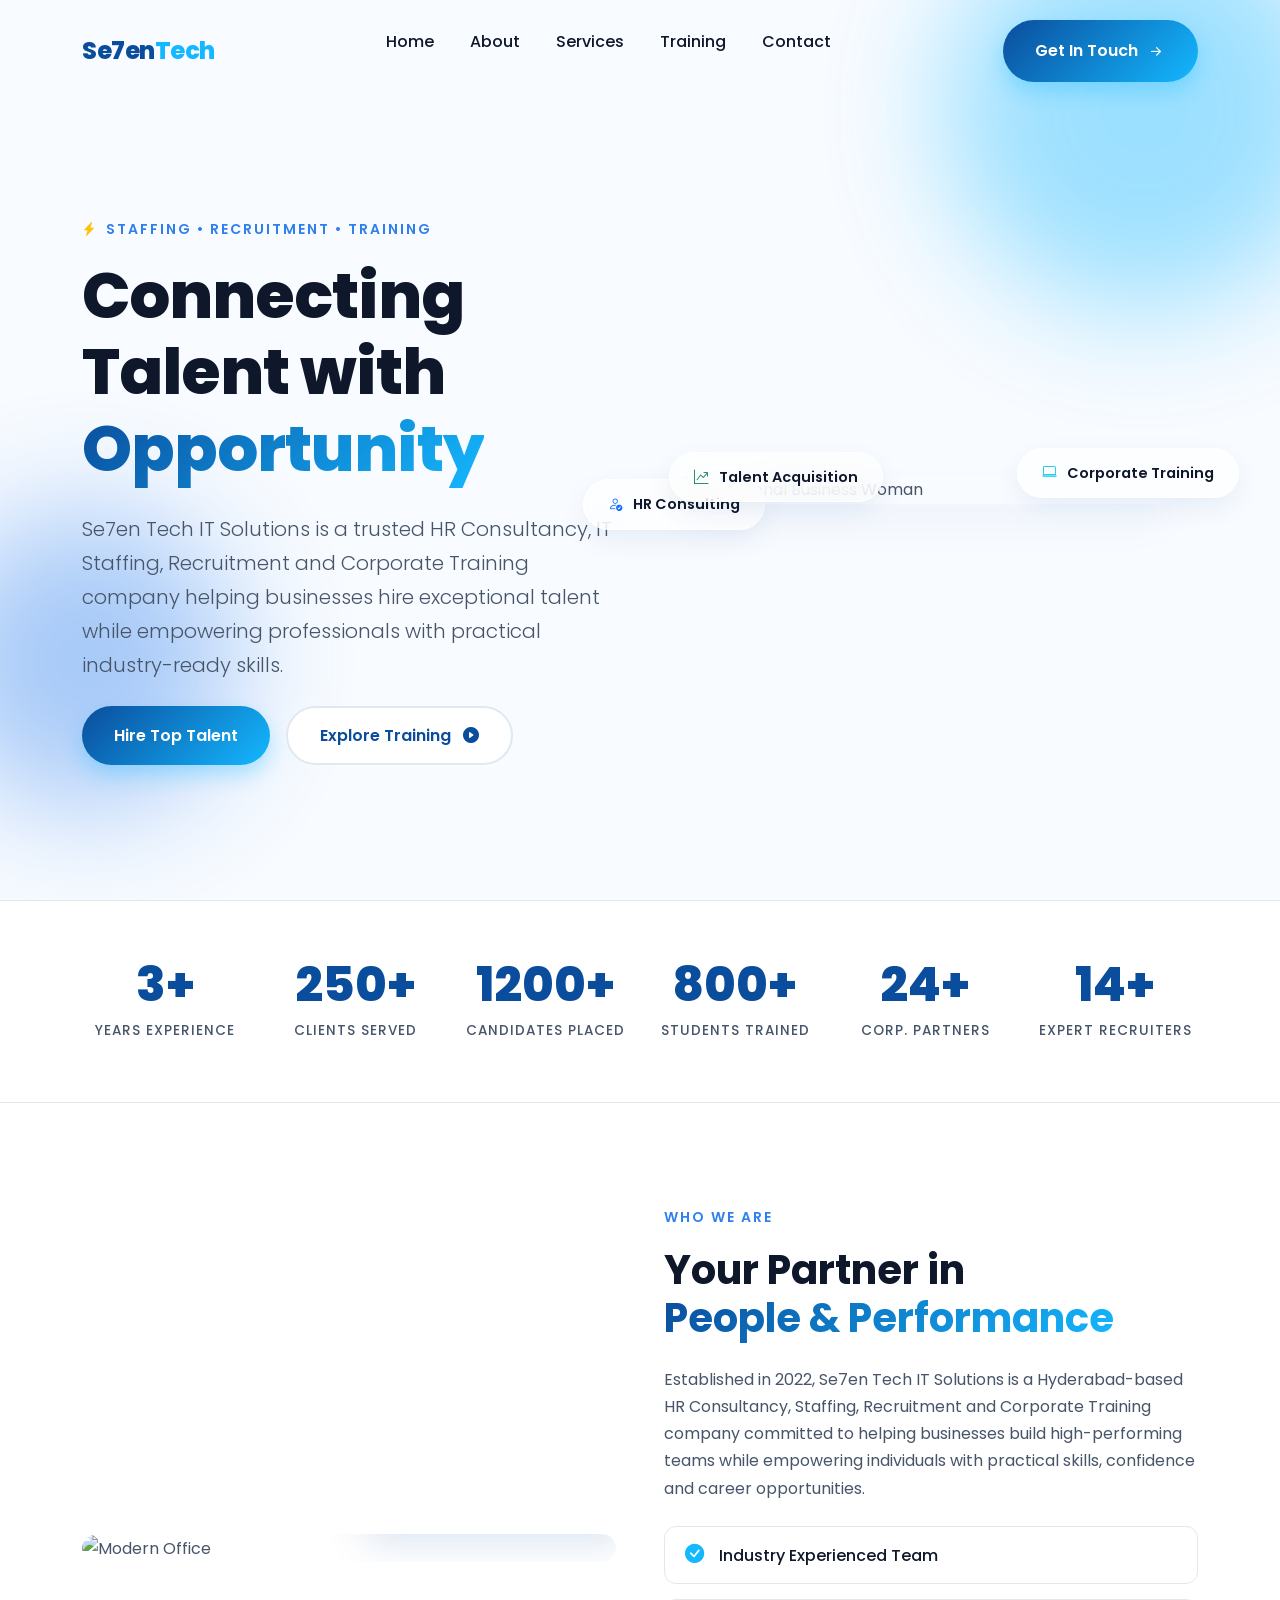
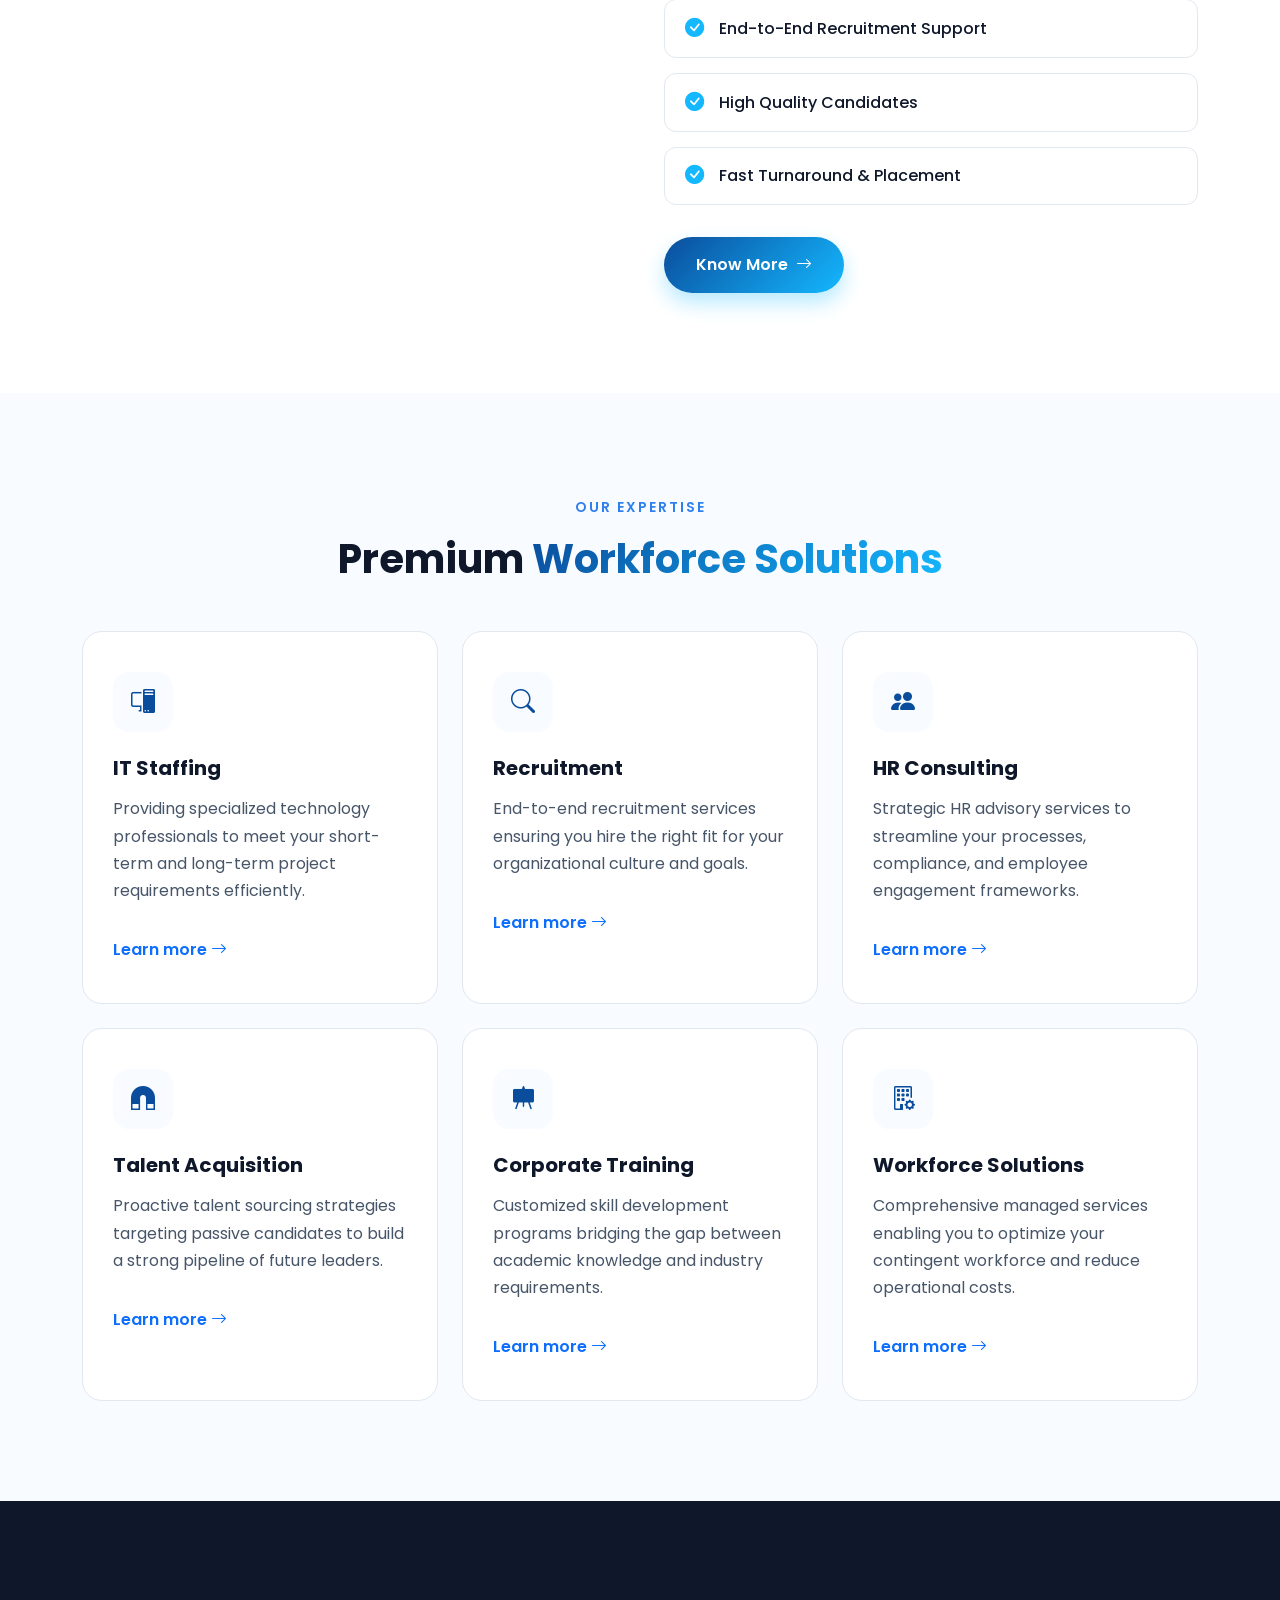
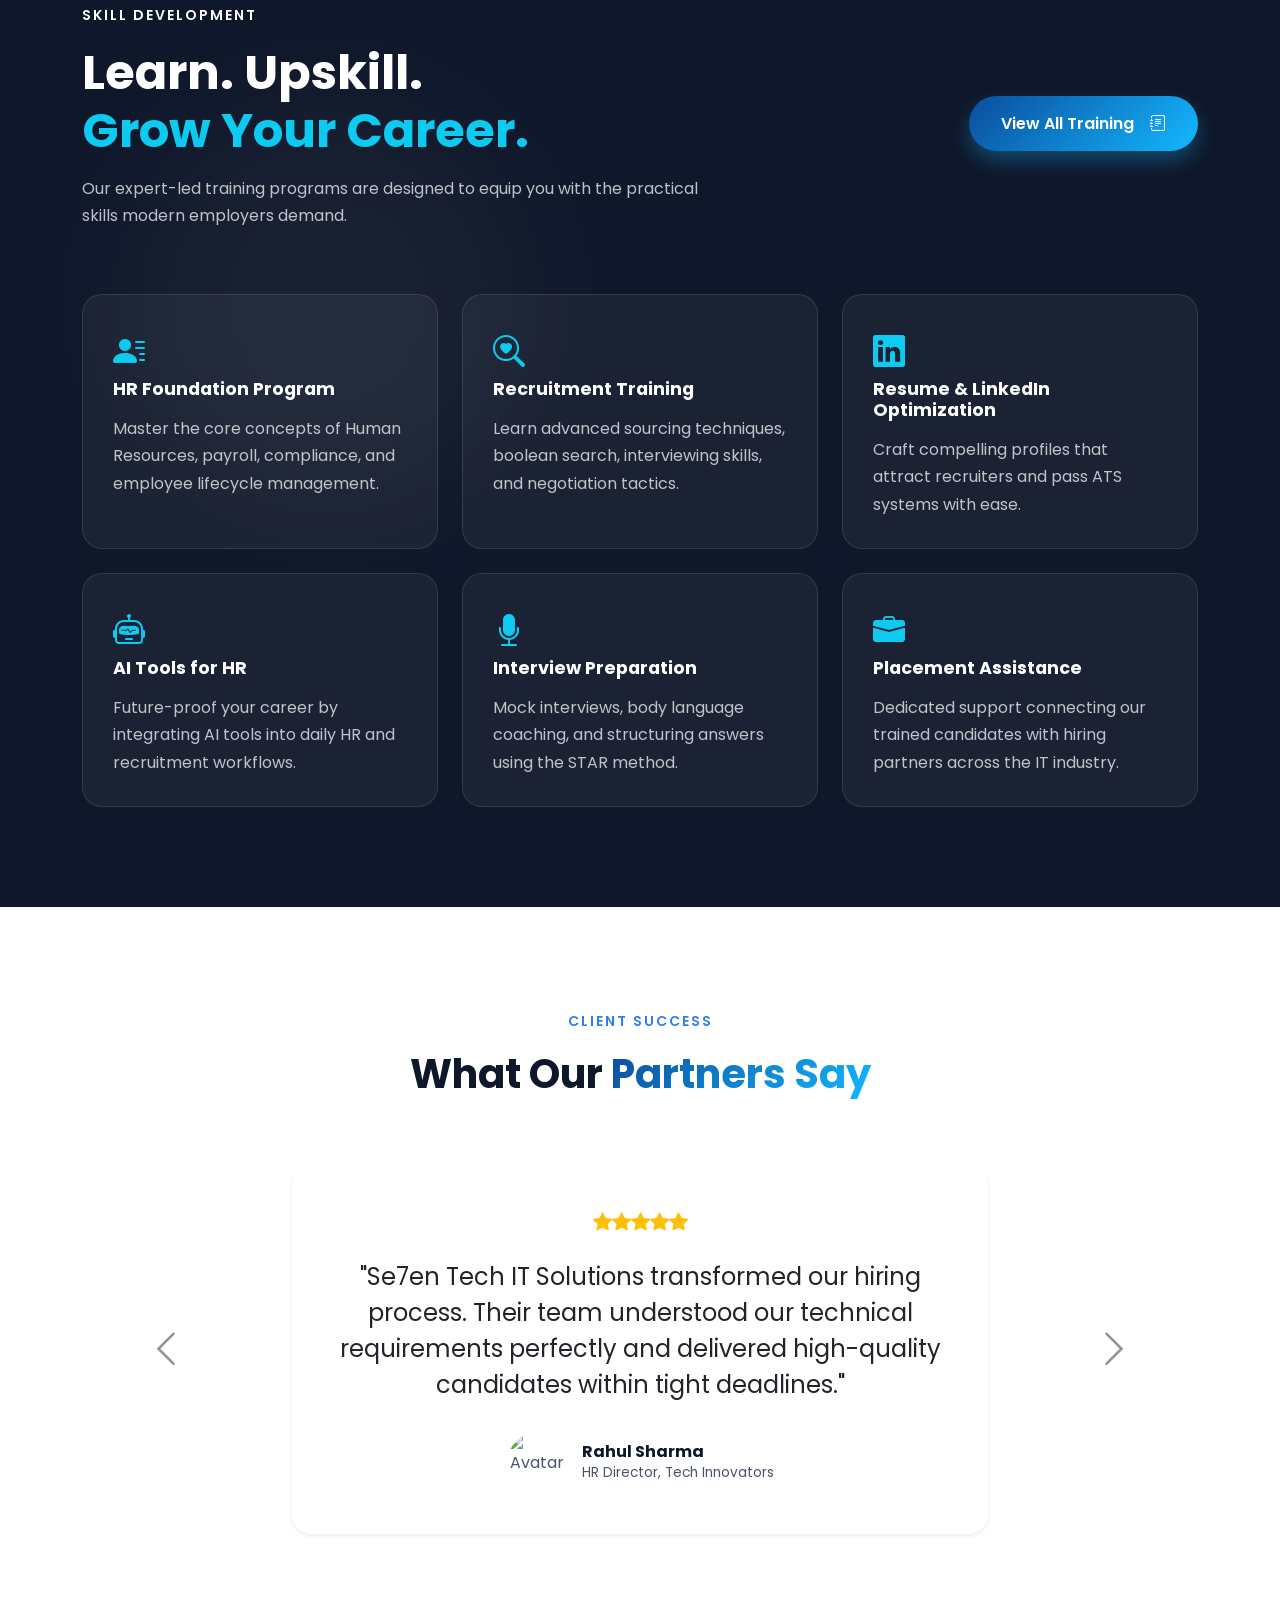
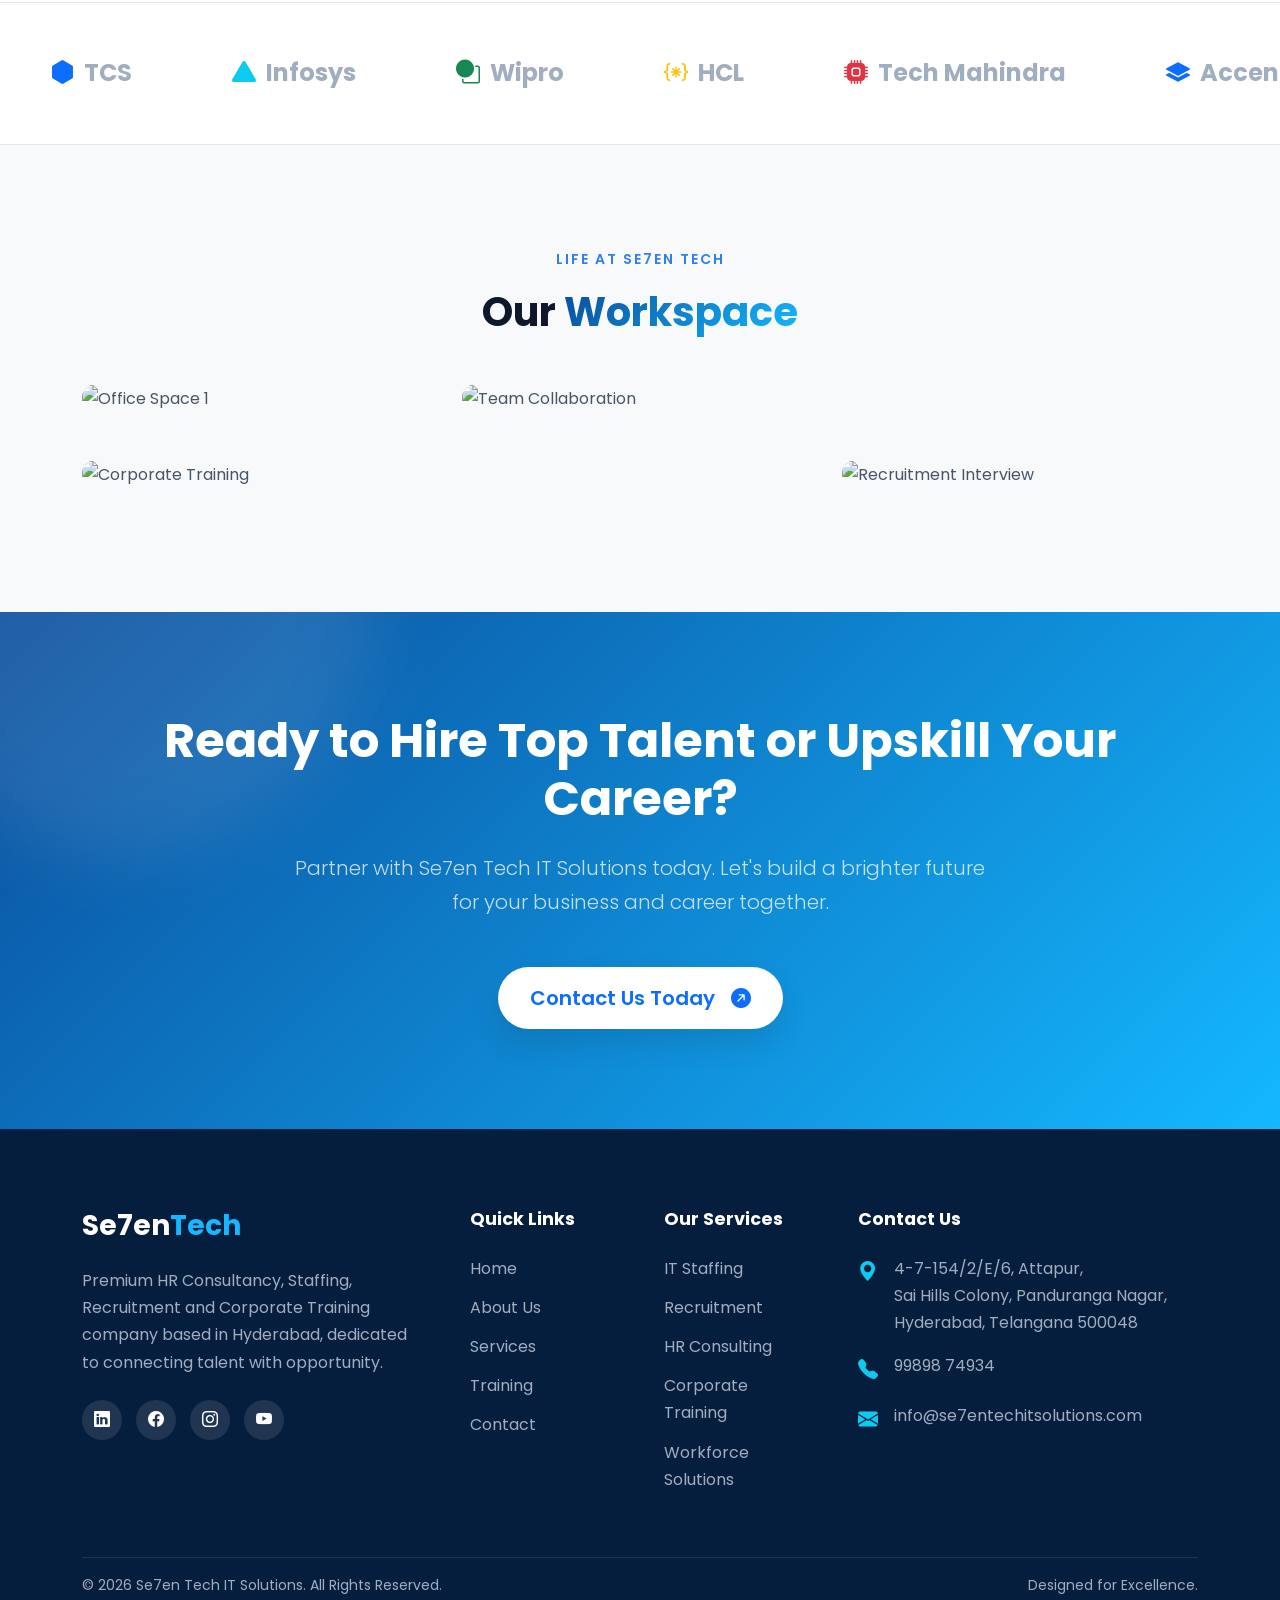
==== v1/index.html @ fb197f75 "hi" ====
<!DOCTYPE html>
<html lang="en">
<head>
    <meta charset="UTF-8">
    <meta name="viewport" content="width=device-width, initial-scale=1.0">
    <meta http-equiv="X-UA-Compatible" content="ie=edge">
    
    <!-- SEO Meta Tags -->
    <title>Se7en Tech IT Solutions | Premier HR Consultancy & IT Staffing</title>
    <meta name="description" content="Se7en Tech IT Solutions is a trusted HR Consultancy, IT Staffing, Recruitment and Corporate Training company in Hyderabad, helping businesses hire exceptional talent.">
    <meta name="keywords" content="HR Consultancy, IT Staffing, Recruitment, Talent Acquisition, Corporate Training, Workforce Solutions, Hyderabad">
    <meta name="author" content="Se7en Tech IT Solutions">
    
    <!-- Open Graph / Social Media -->
    <meta property="og:title" content="Se7en Tech IT Solutions | HR & Staffing Experts">
    <meta property="og:description" content="Empowering businesses with top talent and practical industry-ready training programs.">
    <meta property="og:type" content="website">
    <meta property="og:url" content="https://www.se7entechitsolutions.com">
    <meta property="og:image" content="https://images.unsplash.com/photo-1497366216548-37526070297c?auto=format&fit=crop&q=80&w=1200">
    
    <!-- Twitter Cards -->
    <meta name="twitter:card" content="summary_large_image">
    <meta name="twitter:title" content="Se7en Tech IT Solutions">
    <meta name="twitter:description" content="Empowering businesses with top talent and practical industry-ready training programs.">
    
    <!-- Google Fonts: Poppins -->
    <link rel="preconnect" href="https://fonts.googleapis.com">
    <link rel="preconnect" href="https://fonts.gstatic.com" crossorigin>
    <link href="https://fonts.googleapis.com/css2?family=Poppins:wght@300;400;500;600;700;800&display=swap" rel="stylesheet">
    
    <!-- Bootstrap 5.3 CSS -->
    <link href="https://cdn.jsdelivr.net/npm/bootstrap@5.3.2/dist/css/bootstrap.min.css" rel="stylesheet">
    
    <!-- Bootstrap Icons -->
    <link rel="stylesheet" href="https://cdn.jsdelivr.net/npm/bootstrap-icons@1.11.1/font/bootstrap-icons.css">

    <!-- ==========================================
         STYLESHEET (Normally style.css)
         ========================================== -->
    <style>
        /* CSS Variables */
        :root {
            --primary: #0A4D9C;
            --secondary: #2F80ED;
            --accent: #14B8FF;
            --bg-color: #F8FBFF;
            --card-bg: #FFFFFF;
            --text-dark: #0F172A;
            --text-muted: #475569;
            --border-color: #E2E8F0;
            --gradient: linear-gradient(135deg, #0A4D9C 0%, #14B8FF 100%);
            --shadow-sm: 0 4px 6px -1px rgba(10, 77, 156, 0.05);
            --shadow-md: 0 10px 30px -5px rgba(10, 77, 156, 0.1);
            --shadow-lg: 0 20px 40px -10px rgba(10, 77, 156, 0.15);
            --transition: all 0.4s cubic-bezier(0.16, 1, 0.3, 1);
        }

        /* Base Styles & Reset */
        body {
            font-family: 'Poppins', sans-serif;
            background-color: var(--bg-color);
            color: var(--text-muted);
            line-height: 1.7;
            overflow-x: hidden;
        }

        h1, h2, h3, h4, h5, h6 {
            color: var(--text-dark);
            font-weight: 700;
            line-height: 1.2;
        }

        a {
            text-decoration: none;
            transition: var(--transition);
        }

        section {
            padding: 100px 0;
            position: relative;
        }

        /* Typography Utilities */
        .text-gradient {
            background: var(--gradient);
            -webkit-background-clip: text;
            -webkit-text-fill-color: transparent;
            background-clip: text;
        }

        .eyebrow {
            font-size: 0.875rem;
            text-transform: uppercase;
            letter-spacing: 2px;
            font-weight: 600;
            color: var(--secondary);
            margin-bottom: 1rem;
            display: inline-block;
        }

        /* Buttons */
        .btn-custom {
            padding: 14px 32px;
            border-radius: 50px;
            font-weight: 600;
            transition: var(--transition);
            position: relative;
            overflow: hidden;
            display: inline-flex;
            align-items: center;
            gap: 8px;
            z-index: 1;
        }

        .btn-primary-custom {
            background: var(--gradient);
            color: white;
            border: none;
            box-shadow: 0 10px 20px rgba(20, 184, 255, 0.3);
        }

        .btn-primary-custom:hover {
            transform: translateY(-3px);
            box-shadow: 0 15px 25px rgba(20, 184, 255, 0.4);
            color: white;
        }

        .btn-outline-custom {
            background: transparent;
            color: var(--primary);
            border: 2px solid var(--border-color);
            background-color: white;
        }

        .btn-outline-custom:hover {
            border-color: var(--primary);
            color: var(--primary);
            transform: translateY(-3px);
            box-shadow: var(--shadow-md);
        }

        /* Ripple Effect */
        .btn-custom::after {
            content: '';
            position: absolute;
            width: 100%;
            height: 100%;
            top: 0;
            left: 0;
            pointer-events: none;
            background-image: radial-gradient(circle, #fff 10%, transparent 10.01%);
            background-repeat: no-repeat;
            background-position: 50%;
            transform: scale(10, 10);
            opacity: 0;
            transition: transform .5s, opacity 1s;
        }

        .btn-custom:active::after {
            transform: scale(0, 0);
            opacity: .3;
            transition: 0s;
        }

        /* Glassmorphism Utilities */
        .glass-card {
            background: rgba(255, 255, 255, 0.7);
            backdrop-filter: blur(16px);
            -webkit-backdrop-filter: blur(16px);
            border: 1px solid rgba(255, 255, 255, 1);
            box-shadow: var(--shadow-md);
            border-radius: 20px;
        }

        /* Header / Navbar */
        #mainNav {
            padding: 20px 0;
            transition: var(--transition);
            background: transparent;
        }

        #mainNav.scrolled {
            background: rgba(255, 255, 255, 0.95);
            backdrop-filter: blur(10px);
            padding: 12px 0;
            box-shadow: var(--shadow-sm);
        }

        .navbar-brand {
            font-size: 1.5rem;
            font-weight: 800;
            color: var(--primary) !important;
            letter-spacing: -0.5px;
        }

        .navbar-brand span {
            color: var(--accent);
        }

        .nav-link {
            font-weight: 500;
            color: var(--text-dark) !important;
            margin: 0 10px;
            position: relative;
        }

        .nav-link::after {
            content: '';
            position: absolute;
            bottom: -5px;
            left: 0;
            width: 0;
            height: 2px;
            background: var(--gradient);
            transition: var(--transition);
        }

        .nav-link:hover::after {
            width: 100%;
        }

        /* Hero Section */
        .hero {
            padding: 180px 0 100px;
            min-height: 100vh;
            display: flex;
            align-items: center;
        }

        .hero h1 {
            font-size: 4rem;
            font-weight: 800;
            letter-spacing: -1px;
            margin-bottom: 24px;
        }

        .hero-blobs {
            position: absolute;
            top: 0;
            left: 0;
            width: 100%;
            height: 100%;
            overflow: hidden;
            z-index: -1;
        }

        .blob {
            position: absolute;
            filter: blur(60px);
            border-radius: 50%;
            opacity: 0.4;
            animation: float 10s infinite ease-in-out alternate;
        }

        .blob-1 {
            width: 400px;
            height: 400px;
            background: var(--accent);
            top: -10%;
            right: -5%;
        }

        .blob-2 {
            width: 300px;
            height: 300px;
            background: var(--secondary);
            bottom: 10%;
            left: -5%;
            animation-delay: -5s;
        }

        /* Hero Right Side - Asymmetrical Image */
        .hero-img-wrapper {
            position: relative;
            z-index: 2;
        }

        .hero-img {
            border-radius: 30px;
            box-shadow: var(--shadow-lg);
            width: 100%;
            max-width: 500px;
            display: block;
            margin: 0 auto;
        }

        .floating-tag {
            position: absolute;
            padding: 12px 24px;
            border-radius: 50px;
            font-weight: 600;
            font-size: 0.9rem;
            color: var(--text-dark);
            z-index: 3;
            animation: float 6s infinite ease-in-out;
        }

        .tag-1 { top: 10%; left: -10%; animation-delay: 0s; }
        .tag-2 { bottom: 20%; right: -5%; animation-delay: 1.5s; }
        .tag-3 { bottom: 5%; left: 5%; animation-delay: 3s; }

        @keyframes float {
            0% { transform: translateY(0px); }
            50% { transform: translateY(-15px); }
            100% { transform: translateY(0px); }
        }

        /* Statistics Section */
        .stats-section {
            background: white;
            padding: 60px 0;
            border-top: 1px solid var(--border-color);
            border-bottom: 1px solid var(--border-color);
        }

        .stat-item {
            text-align: center;
        }

        .stat-number {
            font-size: 3rem;
            font-weight: 800;
            color: var(--primary);
            line-height: 1;
            margin-bottom: 10px;
        }

        .stat-text {
            font-weight: 500;
            color: var(--text-muted);
            text-transform: uppercase;
            font-size: 0.85rem;
            letter-spacing: 1px;
        }

        /* Services Section */
        .service-card {
            background: var(--card-bg);
            border-radius: 20px;
            padding: 40px 30px;
            border: 1px solid var(--border-color);
            transition: var(--transition);
            height: 100%;
            position: relative;
            overflow: hidden;
            z-index: 1;
        }

        .service-card::before {
            content: '';
            position: absolute;
            top: 0;
            left: 0;
            width: 100%;
            height: 100%;
            background: var(--gradient);
            opacity: 0;
            z-index: -1;
            transition: var(--transition);
        }

        .service-card:hover {
            transform: translateY(-10px);
            box-shadow: var(--shadow-lg);
            border-color: transparent;
        }

        .service-card:hover::before {
            opacity: 0.05;
        }

        .service-icon {
            width: 60px;
            height: 60px;
            background: var(--bg-color);
            border-radius: 16px;
            display: flex;
            align-items: center;
            justify-content: center;
            font-size: 1.5rem;
            color: var(--primary);
            margin-bottom: 24px;
            transition: var(--transition);
        }

        .service-card:hover .service-icon {
            background: var(--gradient);
            color: white;
            transform: scale(1.1) rotate(5deg);
        }

        .service-card h3 {
            font-size: 1.25rem;
            margin-bottom: 15px;
        }

        /* About Section */
        .about-img-container {
            position: relative;
            border-radius: 30px;
            overflow: hidden;
        }

        .about-img-container img {
            width: 100%;
            border-radius: 30px;
            transition: var(--transition);
        }

        .about-img-container:hover img {
            transform: scale(1.03);
        }

        .about-badge {
            position: absolute;
            bottom: 30px;
            right: -20px;
            background: var(--card-bg);
            padding: 20px;
            border-radius: 20px;
            box-shadow: var(--shadow-lg);
            display: flex;
            align-items: center;
            gap: 15px;
            z-index: 2;
        }

        .about-badge .icon {
            width: 50px;
            height: 50px;
            background: var(--primary);
            color: white;
            border-radius: 50%;
            display: flex;
            align-items: center;
            justify-content: center;
            font-size: 1.5rem;
        }

        /* Checklist */
        .premium-checklist {
            list-style: none;
            padding: 0;
            margin: 0;
        }

        .premium-checklist li {
            display: flex;
            align-items: center;
            gap: 15px;
            margin-bottom: 15px;
            font-weight: 500;
            color: var(--text-dark);
            padding: 12px 20px;
            background: white;
            border-radius: 12px;
            border: 1px solid var(--border-color);
            transition: var(--transition);
        }

        .premium-checklist li:hover {
            transform: translateX(10px);
            border-color: var(--accent);
            box-shadow: var(--shadow-sm);
        }

        .premium-checklist li i {
            color: var(--accent);
            font-size: 1.2rem;
        }

        /* Training Section */
        .training-section {
            background-color: var(--text-dark);
            color: white;
            overflow: hidden;
        }

        .training-section h2, 
        .training-section .eyebrow {
            color: white;
        }

        .training-card {
            background: rgba(255, 255, 255, 0.05);
            border: 1px solid rgba(255, 255, 255, 0.1);
            border-radius: 20px;
            padding: 30px;
            transition: var(--transition);
            height: 100%;
        }

        .training-card:hover {
            background: rgba(255, 255, 255, 0.1);
            transform: translateY(-5px);
            border-color: var(--accent);
        }

        .training-card h4 {
            color: white;
            font-size: 1.1rem;
            margin-bottom: 15px;
        }

        /* Testimonials */
        .testimonial-card {
            padding: 40px;
            margin: 20px;
        }

        .stars {
            color: #FFC107;
            margin-bottom: 20px;
            font-size: 1.2rem;
        }

        .client-profile {
            display: flex;
            align-items: center;
            gap: 15px;
            margin-top: 30px;
        }

        .client-profile img {
            width: 60px;
            height: 60px;
            border-radius: 50%;
            object-fit: cover;
        }

        .client-info h5 {
            margin: 0;
            font-size: 1rem;
        }

        .client-info p {
            margin: 0;
            font-size: 0.85rem;
            color: var(--text-muted);
        }

        /* Client Logos */
        .logo-ticker {
            background: white;
            padding: 50px 0;
            border-top: 1px solid var(--border-color);
            border-bottom: 1px solid var(--border-color);
            overflow: hidden;
            display: flex;
            white-space: nowrap;
        }

        .logo-track {
            display: flex;
            animation: scroll 30s linear infinite;
        }

        .logo-item {
            font-size: 1.5rem;
            font-weight: 700;
            color: #A0AEC0;
            margin: 0 50px;
            transition: var(--transition);
            display: flex;
            align-items: center;
            gap: 10px;
        }

        .logo-item:hover {
            color: var(--primary);
            transform: scale(1.1);
        }

        @keyframes scroll {
            0% { transform: translateX(0); }
            100% { transform: translateX(-50%); }
        }

        /* Office Gallery */
        .gallery-item {
            border-radius: 20px;
            overflow: hidden;
            position: relative;
            margin-bottom: 24px;
            cursor: pointer;
        }

        .gallery-item img {
            width: 100%;
            height: 300px;
            object-fit: cover;
            transition: transform 0.6s cubic-bezier(0.16, 1, 0.3, 1);
        }

        .gallery-item:hover img {
            transform: scale(1.1);
        }

        .gallery-item::after {
            content: '';
            position: absolute;
            top: 0;
            left: 0;
            width: 100%;
            height: 100%;
            background: linear-gradient(to top, rgba(10, 77, 156, 0.6), transparent);
            opacity: 0;
            transition: var(--transition);
        }

        .gallery-item:hover::after {
            opacity: 1;
        }

        /* CTA Section */
        .cta-section {
            background: var(--gradient);
            padding: 100px 0;
            position: relative;
            overflow: hidden;
        }
        
        .cta-section * {
            color: white;
        }

        /* Footer */
        footer {
            background: #061E3E;
            color: #A0AEC0;
            padding: 80px 0 30px;
        }

        footer h5 {
            color: white;
            margin-bottom: 24px;
            font-size: 1.1rem;
        }

        .footer-links {
            list-style: none;
            padding: 0;
        }

        .footer-links li {
            margin-bottom: 12px;
        }

        .footer-links a {
            color: #A0AEC0;
        }

        .footer-links a:hover {
            color: var(--accent);
            padding-left: 5px;
        }

        .social-icons a {
            display: inline-flex;
            align-items: center;
            justify-content: center;
            width: 40px;
            height: 40px;
            background: rgba(255, 255, 255, 0.1);
            border-radius: 50%;
            color: white;
            margin-right: 10px;
            transition: var(--transition);
        }

        .social-icons a:hover {
            background: var(--accent);
            transform: translateY(-3px);
        }

        /* Micro Interactions & Reveal Animations */
        .reveal {
            opacity: 0;
            transform: translateY(40px);
            transition: all 0.8s cubic-bezier(0.16, 1, 0.3, 1);
        }
        
        .reveal-left {
            opacity: 0;
            transform: translateX(-50px);
            transition: all 0.8s cubic-bezier(0.16, 1, 0.3, 1);
        }

        .reveal-right {
            opacity: 0;
            transform: translateX(50px);
            transition: all 0.8s cubic-bezier(0.16, 1, 0.3, 1);
        }

        .reveal.active, .reveal-left.active, .reveal-right.active {
            opacity: 1;
            transform: translate(0, 0);
        }
        
        /* Delays for staggered animations */
        .delay-100 { transition-delay: 100ms; }
        .delay-200 { transition-delay: 200ms; }
        .delay-300 { transition-delay: 300ms; }
        .delay-400 { transition-delay: 400ms; }

        /* Responsive Adjustments */
        @media (max-width: 991px) {
            .hero {
                padding-top: 140px;
                text-align: center;
            }
            .hero h1 {
                font-size: 3rem;
            }
            .hero-img-wrapper {
                margin-top: 60px;
            }
            .floating-tag {
                display: none; /* Hide on mobile to prevent clutter */
            }
            .about-badge {
                right: 0;
                left: 50%;
                transform: translateX(-50%);
                width: 90%;
                justify-content: center;
            }
        }
    </style>
</head>
<body data-bs-spy="scroll" data-bs-target="#mainNav" data-bs-root-margin="0px 0px -40%" data-bs-smooth-scroll="true">

    <!-- ==========================================
         HEADER / NAVIGATION
         ========================================== -->
    <nav class="navbar navbar-expand-lg fixed-top" id="mainNav">
        <div class="container">
            <a class="navbar-brand" href="#page-top">Se7en<span>Tech</span></a>
            <button class="navbar-toggler border-0 shadow-none" type="button" data-bs-toggle="offcanvas" data-bs-target="#offcanvasNavbar" aria-controls="offcanvasNavbar">
                <i class="bi bi-list fs-1 text-dark"></i>
            </button>
            <div class="offcanvas offcanvas-end" tabindex="-1" id="offcanvasNavbar" aria-labelledby="offcanvasNavbarLabel">
                <div class="offcanvas-header pb-0">
                    <h5 class="offcanvas-title fw-bold text-primary" id="offcanvasNavbarLabel">Se7en<span class="text-info">Tech</span></h5>
                    <button type="button" class="btn-close shadow-none" data-bs-dismiss="offcanvas" aria-label="Close"></button>
                </div>
                <div class="offcanvas-body">
                    <ul class="navbar-nav justify-content-center flex-grow-1 pe-3">
                        <li class="nav-item"><a class="nav-link active" href="#home">Home</a></li>
                        <li class="nav-item"><a class="nav-link" href="#about">About</a></li>
                        <li class="nav-item"><a class="nav-link" href="#services">Services</a></li>
                        <li class="nav-item"><a class="nav-link" href="#training">Training</a></li>
                        <li class="nav-item"><a class="nav-link" href="#contact">Contact</a></li>
                    </ul>
                    <div class="d-flex align-items-center mt-3 mt-lg-0">
                        <a href="#contact" class="btn-custom btn-primary-custom w-100">
                            Get In Touch <i class="bi bi-arrow-right-short fs-5"></i>
                        </a>
                    </div>
                </div>
            </div>
        </div>
    </nav>

    <!-- ==========================================
         HERO SECTION
         ========================================== -->
    <section id="home" class="hero">
        <div class="hero-blobs">
            <div class="blob blob-1"></div>
            <div class="blob blob-2"></div>
        </div>
        <div class="container">
            <div class="row align-items-center">
                <!-- Left Content -->
                <div class="col-lg-6 reveal-left">
                    <span class="eyebrow"><i class="bi bi-lightning-charge-fill text-warning me-2"></i>Staffing • Recruitment • Training</span>
                    <h1>Connecting Talent with <span class="text-gradient">Opportunity</span></h1>
                    <p class="lead mb-4">Se7en Tech IT Solutions is a trusted HR Consultancy, IT Staffing, Recruitment and Corporate Training company helping businesses hire exceptional talent while empowering professionals with practical industry-ready skills.</p>
                    <div class="d-flex flex-wrap gap-3 mt-4">
                        <a href="#services" class="btn-custom btn-primary-custom">
                            Hire Top Talent
                        </a>
                        <a href="#training" class="btn-custom btn-outline-custom">
                            Explore Training <i class="bi bi-play-circle-fill ms-1"></i>
                        </a>
                    </div>
                </div>
                <!-- Right Image & Floating Elements -->
                <div class="col-lg-6 hero-img-wrapper reveal-right delay-200">
                    <div class="glass-card floating-tag tag-1">
                        <i class="bi bi-person-check text-primary me-2"></i> HR Consulting
                    </div>
                    <div class="glass-card floating-tag tag-2">
                        <i class="bi bi-laptop text-info me-2"></i> Corporate Training
                    </div>
                    <div class="glass-card floating-tag tag-3">
                        <i class="bi bi-graph-up-arrow text-success me-2"></i> Talent Acquisition
                    </div>
                    <!-- High quality placeholder image -->
                    <img src="https://images.unsplash.com/photo-1573496359142-b8d87734a5a2?auto=format&fit=crop&q=80&w=800" alt="Professional Business Woman" class="hero-img img-fluid">
                </div>
            </div>
        </div>
    </section>

    <!-- ==========================================
         STATISTICS COUNTERS
         ========================================== -->
    <div class="stats-section">
        <div class="container">
            <div class="row g-4">
                <div class="col-6 col-md-4 col-lg-2 stat-item reveal">
                    <div class="stat-number"><span class="counter" data-target="3">0</span>+</div>
                    <div class="stat-text">Years Experience</div>
                </div>
                <div class="col-6 col-md-4 col-lg-2 stat-item reveal delay-100">
                    <div class="stat-number"><span class="counter" data-target="250">0</span>+</div>
                    <div class="stat-text">Clients Served</div>
                </div>
                <div class="col-6 col-md-4 col-lg-2 stat-item reveal delay-200">
                    <div class="stat-number"><span class="counter" data-target="1200">0</span>+</div>
                    <div class="stat-text">Candidates Placed</div>
                </div>
                <div class="col-6 col-md-4 col-lg-2 stat-item reveal delay-300">
                    <div class="stat-number"><span class="counter" data-target="800">0</span>+</div>
                    <div class="stat-text">Students Trained</div>
                </div>
                <div class="col-6 col-md-4 col-lg-2 stat-item reveal delay-400">
                    <div class="stat-number"><span class="counter" data-target="25">0</span>+</div>
                    <div class="stat-text">Corp. Partners</div>
                </div>
                <div class="col-6 col-md-4 col-lg-2 stat-item reveal delay-400">
                    <div class="stat-number"><span class="counter" data-target="15">0</span>+</div>
                    <div class="stat-text">Expert Recruiters</div>
                </div>
            </div>
        </div>
    </div>

    <!-- ==========================================
         ABOUT SECTION
         ========================================== -->
    <section id="about" class="bg-white">
        <div class="container">
            <div class="row align-items-center gx-lg-5">
                <div class="col-lg-6 mb-5 mb-lg-0 reveal-left">
                    <div class="about-img-container">
                        <img src="https://images.unsplash.com/photo-1497366216548-37526070297c?auto=format&fit=crop&q=80&w=800" alt="Modern Office" class="img-fluid">
                        <div class="about-badge glass-card">
                            <div class="icon">
                                <i class="bi bi-award-fill"></i>
                            </div>
                            <div>
                                <h5 class="mb-0 text-dark fw-bold">Premium Quality</h5>
                                <small class="text-muted">Trusted Industry Partner</small>
                            </div>
                        </div>
                    </div>
                </div>
                <div class="col-lg-6 reveal-right delay-200">
                    <span class="eyebrow">Who We Are</span>
                    <h2 class="mb-4 display-6 fw-bold">Your Partner in <br><span class="text-gradient">People & Performance</span></h2>
                    <p class="mb-4">Established in 2022, Se7en Tech IT Solutions is a Hyderabad-based HR Consultancy, Staffing, Recruitment and Corporate Training company committed to helping businesses build high-performing teams while empowering individuals with practical skills, confidence and career opportunities.</p>
                    
                    <!-- Premium Checklist -->
                    <ul class="premium-checklist mb-4">
                        <li><i class="bi bi-check-circle-fill"></i> Industry Experienced Team</li>
                        <li><i class="bi bi-check-circle-fill"></i> End-to-End Recruitment Support</li>
                        <li><i class="bi bi-check-circle-fill"></i> High Quality Candidates</li>
                        <li><i class="bi bi-check-circle-fill"></i> Fast Turnaround & Placement</li>
                    </ul>
                    
                    <a href="#services" class="btn-custom btn-primary-custom mt-2">
                        Know More <i class="bi bi-arrow-right"></i>
                    </a>
                </div>
            </div>
        </div>
    </section>

    <!-- ==========================================
         SERVICES SECTION
         ========================================== -->
    <section id="services">
        <div class="container">
            <div class="text-center mb-5 reveal">
                <span class="eyebrow">Our Expertise</span>
                <h2 class="display-6 fw-bold">Premium <span class="text-gradient">Workforce Solutions</span></h2>
            </div>
            
            <div class="row g-4">
                <!-- Service 1 -->
                <div class="col-lg-4 col-md-6 reveal delay-100">
                    <div class="service-card">
                        <div class="service-icon"><i class="bi bi-pc-display"></i></div>
                        <h3>IT Staffing</h3>
                        <p>Providing specialized technology professionals to meet your short-term and long-term project requirements efficiently.</p>
                        <a href="#contact" class="text-primary fw-semibold mt-3 d-inline-block">Learn more <i class="bi bi-arrow-right"></i></a>
                    </div>
                </div>
                <!-- Service 2 -->
                <div class="col-lg-4 col-md-6 reveal delay-200">
                    <div class="service-card">
                        <div class="service-icon"><i class="bi bi-search"></i></div>
                        <h3>Recruitment</h3>
                        <p>End-to-end recruitment services ensuring you hire the right fit for your organizational culture and goals.</p>
                        <a href="#contact" class="text-primary fw-semibold mt-3 d-inline-block">Learn more <i class="bi bi-arrow-right"></i></a>
                    </div>
                </div>
                <!-- Service 3 -->
                <div class="col-lg-4 col-md-6 reveal delay-300">
                    <div class="service-card">
                        <div class="service-icon"><i class="bi bi-people-fill"></i></div>
                        <h3>HR Consulting</h3>
                        <p>Strategic HR advisory services to streamline your processes, compliance, and employee engagement frameworks.</p>
                        <a href="#contact" class="text-primary fw-semibold mt-3 d-inline-block">Learn more <i class="bi bi-arrow-right"></i></a>
                    </div>
                </div>
                <!-- Service 4 -->
                <div class="col-lg-4 col-md-6 reveal delay-100">
                    <div class="service-card">
                        <div class="service-icon"><i class="bi bi-magnet-fill"></i></div>
                        <h3>Talent Acquisition</h3>
                        <p>Proactive talent sourcing strategies targeting passive candidates to build a strong pipeline of future leaders.</p>
                        <a href="#contact" class="text-primary fw-semibold mt-3 d-inline-block">Learn more <i class="bi bi-arrow-right"></i></a>
                    </div>
                </div>
                <!-- Service 5 -->
                <div class="col-lg-4 col-md-6 reveal delay-200">
                    <div class="service-card">
                        <div class="service-icon"><i class="bi bi-easel-fill"></i></div>
                        <h3>Corporate Training</h3>
                        <p>Customized skill development programs bridging the gap between academic knowledge and industry requirements.</p>
                        <a href="#contact" class="text-primary fw-semibold mt-3 d-inline-block">Learn more <i class="bi bi-arrow-right"></i></a>
                    </div>
                </div>
                <!-- Service 6 -->
                <div class="col-lg-4 col-md-6 reveal delay-300">
                    <div class="service-card">
                        <div class="service-icon"><i class="bi bi-building-gear"></i></div>
                        <h3>Workforce Solutions</h3>
                        <p>Comprehensive managed services enabling you to optimize your contingent workforce and reduce operational costs.</p>
                        <a href="#contact" class="text-primary fw-semibold mt-3 d-inline-block">Learn more <i class="bi bi-arrow-right"></i></a>
                    </div>
                </div>
            </div>
        </div>
    </section>

    <!-- ==========================================
         TRAINING SECTION
         ========================================== -->
    <section id="training" class="training-section position-relative">
        <div class="blob blob-1" style="background: rgba(255,255,255,0.1); left: 10%; top: 20%;"></div>
        <div class="container relative z-index-1">
            <div class="row align-items-center mb-5">
                <div class="col-lg-7 reveal-left">
                    <span class="eyebrow">Skill Development</span>
                    <h2 class="display-5 fw-bold mb-3">Learn. Upskill.<br><span class="text-info">Grow Your Career.</span></h2>
                    <p class="text-light opacity-75">Our expert-led training programs are designed to equip you with the practical skills modern employers demand.</p>
                </div>
                <div class="col-lg-5 text-lg-end mt-4 mt-lg-0 reveal-right">
                    <a href="#contact" class="btn-custom btn-primary-custom text-white">
                        View All Training <i class="bi bi-journal-text ms-2"></i>
                    </a>
                </div>
            </div>

            <div class="row g-4">
                <div class="col-md-6 col-lg-4 reveal delay-100">
                    <div class="training-card">
                        <i class="bi bi-person-lines-fill fs-2 text-info mb-3"></i>
                        <h4>HR Foundation Program</h4>
                        <p class="text-light opacity-75 fs-6 mb-0">Master the core concepts of Human Resources, payroll, compliance, and employee lifecycle management.</p>
                    </div>
                </div>
                <div class="col-md-6 col-lg-4 reveal delay-200">
                    <div class="training-card">
                        <i class="bi bi-search-heart fs-2 text-info mb-3"></i>
                        <h4>Recruitment Training</h4>
                        <p class="text-light opacity-75 fs-6 mb-0">Learn advanced sourcing techniques, boolean search, interviewing skills, and negotiation tactics.</p>
                    </div>
                </div>
                <div class="col-md-6 col-lg-4 reveal delay-300">
                    <div class="training-card">
                        <i class="bi bi-linkedin fs-2 text-info mb-3"></i>
                        <h4>Resume & LinkedIn Optimization</h4>
                        <p class="text-light opacity-75 fs-6 mb-0">Craft compelling profiles that attract recruiters and pass ATS systems with ease.</p>
                    </div>
                </div>
                <div class="col-md-6 col-lg-4 reveal delay-100">
                    <div class="training-card">
                        <i class="bi bi-robot fs-2 text-info mb-3"></i>
                        <h4>AI Tools for HR</h4>
                        <p class="text-light opacity-75 fs-6 mb-0">Future-proof your career by integrating AI tools into daily HR and recruitment workflows.</p>
                    </div>
                </div>
                <div class="col-md-6 col-lg-4 reveal delay-200">
                    <div class="training-card">
                        <i class="bi bi-mic-fill fs-2 text-info mb-3"></i>
                        <h4>Interview Preparation</h4>
                        <p class="text-light opacity-75 fs-6 mb-0">Mock interviews, body language coaching, and structuring answers using the STAR method.</p>
                    </div>
                </div>
                <div class="col-md-6 col-lg-4 reveal delay-300">
                    <div class="training-card">
                        <i class="bi bi-briefcase-fill fs-2 text-info mb-3"></i>
                        <h4>Placement Assistance</h4>
                        <p class="text-light opacity-75 fs-6 mb-0">Dedicated support connecting our trained candidates with hiring partners across the IT industry.</p>
                    </div>
                </div>
            </div>
        </div>
    </section>

    <!-- ==========================================
         TESTIMONIALS & CLIENT LOGOS
         ========================================== -->
    <section class="bg-white overflow-hidden pb-0">
        <div class="container reveal">
            <div class="text-center mb-5">
                <span class="eyebrow">Client Success</span>
                <h2 class="display-6 fw-bold">What Our <span class="text-gradient">Partners Say</span></h2>
            </div>
            
            <!-- Testimonial Carousel -->
            <div id="testimonialCarousel" class="carousel slide" data-bs-ride="carousel">
                <div class="carousel-inner">
                    <!-- Item 1 -->
                    <div class="carousel-item active">
                        <div class="row justify-content-center">
                            <div class="col-md-8">
                                <div class="glass-card testimonial-card text-center shadow-sm">
                                    <div class="stars">
                                        <i class="bi bi-star-fill"></i><i class="bi bi-star-fill"></i><i class="bi bi-star-fill"></i><i class="bi bi-star-fill"></i><i class="bi bi-star-fill"></i>
                                    </div>
                                    <h4 class="mb-4 lh-base text-dark fw-normal">"Se7en Tech IT Solutions transformed our hiring process. Their team understood our technical requirements perfectly and delivered high-quality candidates within tight deadlines."</h4>
                                    <div class="client-profile justify-content-center">
                                        <img src="https://i.pravatar.cc/150?img=11" alt="Avatar">
                                        <div class="client-info text-start">
                                            <h5>Rahul Sharma</h5>
                                            <p>HR Director, Tech Innovators</p>
                                        </div>
                                    </div>
                                </div>
                            </div>
                        </div>
                    </div>
                    <!-- Item 2 -->
                    <div class="carousel-item">
                        <div class="row justify-content-center">
                            <div class="col-md-8">
                                <div class="glass-card testimonial-card text-center shadow-sm">
                                    <div class="stars">
                                        <i class="bi bi-star-fill"></i><i class="bi bi-star-fill"></i><i class="bi bi-star-fill"></i><i class="bi bi-star-fill"></i><i class="bi bi-star-fill"></i>
                                    </div>
                                    <h4 class="mb-4 lh-base text-dark fw-normal">"The Corporate Training program was exceptional. Our freshers were quickly brought up to speed with industry standards, bridging the gap seamlessly. Highly recommended!"</h4>
                                    <div class="client-profile justify-content-center">
                                        <img src="https://i.pravatar.cc/150?img=5" alt="Avatar">
                                        <div class="client-info text-start">
                                            <h5>Priya Reddy</h5>
                                            <p>L&D Manager, Global Sys</p>
                                        </div>
                                    </div>
                                </div>
                            </div>
                        </div>
                    </div>
                </div>
                <button class="carousel-control-prev" type="button" data-bs-target="#testimonialCarousel" data-bs-slide="prev">
                    <i class="bi bi-chevron-left text-dark fs-1"></i>
                    <span class="visually-hidden">Previous</span>
                </button>
                <button class="carousel-control-next" type="button" data-bs-target="#testimonialCarousel" data-bs-slide="next">
                    <i class="bi bi-chevron-right text-dark fs-1"></i>
                    <span class="visually-hidden">Next</span>
                </button>
            </div>
        </div>

        <!-- Infinite Logo Ticker -->
        <div class="logo-ticker mt-5">
            <div class="logo-track">
                <!-- Dummy Logos Double for infinite effect -->
                <div class="logo-item"><i class="bi bi-hexagon-fill text-primary"></i> TCS</div>
                <div class="logo-item"><i class="bi bi-triangle-fill text-info"></i> Infosys</div>
                <div class="logo-item"><i class="bi bi-circle-square text-success"></i> Wipro</div>
                <div class="logo-item"><i class="bi bi-braces-asterisk text-warning"></i> HCL</div>
                <div class="logo-item"><i class="bi bi-cpu-fill text-danger"></i> Tech Mahindra</div>
                <div class="logo-item"><i class="bi bi-layers-fill text-primary"></i> Accenture</div>
                <!-- Duplicate for seamless scroll -->
                <div class="logo-item"><i class="bi bi-hexagon-fill text-primary"></i> TCS</div>
                <div class="logo-item"><i class="bi bi-triangle-fill text-info"></i> Infosys</div>
                <div class="logo-item"><i class="bi bi-circle-square text-success"></i> Wipro</div>
                <div class="logo-item"><i class="bi bi-braces-asterisk text-warning"></i> HCL</div>
                <div class="logo-item"><i class="bi bi-cpu-fill text-danger"></i> Tech Mahindra</div>
                <div class="logo-item"><i class="bi bi-layers-fill text-primary"></i> Accenture</div>
            </div>
        </div>
    </section>

    <!-- ==========================================
         OFFICE GALLERY
         ========================================== -->
    <section class="bg-light">
        <div class="container">
            <div class="text-center mb-5 reveal">
                <span class="eyebrow">Life at Se7en Tech</span>
                <h2 class="display-6 fw-bold">Our <span class="text-gradient">Workspace</span></h2>
            </div>
            <div class="row g-4">
                <div class="col-md-6 col-lg-4 reveal delay-100">
                    <div class="gallery-item">
                        <img src="https://images.unsplash.com/photo-1497215728101-856f4ea42174?auto=format&fit=crop&q=80&w=600" alt="Office Space 1">
                    </div>
                </div>
                <div class="col-md-6 col-lg-8 reveal delay-200">
                    <div class="gallery-item">
                        <img src="https://images.unsplash.com/photo-1522071820081-009f0129c71c?auto=format&fit=crop&q=80&w=1000" alt="Team Collaboration">
                    </div>
                </div>
                <div class="col-md-6 col-lg-8 reveal delay-100">
                    <div class="gallery-item">
                        <img src="https://images.unsplash.com/photo-1600880292203-757bb62b4baf?auto=format&fit=crop&q=80&w=1000" alt="Corporate Training">
                    </div>
                </div>
                <div class="col-md-6 col-lg-4 reveal delay-300">
                    <div class="gallery-item">
                        <img src="https://images.unsplash.com/photo-1556761175-4b46a572b786?auto=format&fit=crop&q=80&w=600" alt="Recruitment Interview">
                    </div>
                </div>
            </div>
        </div>
    </section>

    <!-- ==========================================
         CALL TO ACTION
         ========================================== -->
    <section class="cta-section text-center">
        <!-- Abstract shape elements in background -->
        <div style="position:absolute; top:-50%; left:-10%; width: 500px; height: 500px; background: rgba(255,255,255,0.1); border-radius: 50%; z-index:0; filter: blur(40px);"></div>
        <div class="container position-relative z-index-1 reveal">
            <h2 class="display-5 fw-bold mb-4">Ready to Hire Top Talent or Upskill Your Career?</h2>
            <p class="lead mb-5 opacity-75 mx-auto" style="max-width: 700px;">Partner with Se7en Tech IT Solutions today. Let's build a brighter future for your business and career together.</p>
            <a href="#contact" class="btn-custom bg-white text-primary fs-5" style="box-shadow: 0 15px 30px rgba(0,0,0,0.1);">
                Contact Us Today <i class="bi bi-arrow-up-right-circle-fill ms-2 text-primary"></i>
            </a>
        </div>
    </section>

    <!-- ==========================================
         FOOTER & CONTACT
         ========================================== -->
    <footer id="contact">
        <div class="container">
            <div class="row g-5">
                <!-- Company Info -->
                <div class="col-lg-4 reveal-up">
                    <h3 class="fw-bold text-white mb-4">Se7en<span style="color: var(--accent);">Tech</span></h3>
                    <p class="mb-4">Premium HR Consultancy, Staffing, Recruitment and Corporate Training company based in Hyderabad, dedicated to connecting talent with opportunity.</p>
                    <div class="social-icons">
                        <a href="#" aria-label="LinkedIn"><i class="bi bi-linkedin"></i></a>
                        <a href="#" aria-label="Facebook"><i class="bi bi-facebook"></i></a>
                        <a href="#" aria-label="Instagram"><i class="bi bi-instagram"></i></a>
                        <a href="#" aria-label="YouTube"><i class="bi bi-youtube"></i></a>
                    </div>
                </div>
                
                <!-- Quick Links -->
                <div class="col-lg-2 col-md-6 reveal-up delay-100">
                    <h5>Quick Links</h5>
                    <ul class="footer-links">
                        <li><a href="#home">Home</a></li>
                        <li><a href="#about">About Us</a></li>
                        <li><a href="#services">Services</a></li>
                        <li><a href="#training">Training</a></li>
                        <li><a href="#contact">Contact</a></li>
                    </ul>
                </div>
                
                <!-- Services -->
                <div class="col-lg-2 col-md-6 reveal-up delay-200">
                    <h5>Our Services</h5>
                    <ul class="footer-links">
                        <li><a href="#services">IT Staffing</a></li>
                        <li><a href="#services">Recruitment</a></li>
                        <li><a href="#services">HR Consulting</a></li>
                        <li><a href="#training">Corporate Training</a></li>
                        <li><a href="#services">Workforce Solutions</a></li>
                    </ul>
                </div>
                
                <!-- Contact Info -->
                <div class="col-lg-4 reveal-up delay-300">
                    <h5>Contact Us</h5>
                    <ul class="list-unstyled mb-0">
                        <li class="d-flex mb-3">
                            <i class="bi bi-geo-alt-fill text-info me-3 fs-5"></i>
                            <span>
                                <a href="https://maps.app.goo.gl/1VCbWiZPAhB2GtoC8" target="_blank" class="text-decoration-none text-reset hover-text-white transition">
                                    4-7-154/2/E/6, Attapur,<br>
                                    Sai Hills Colony, Panduranga Nagar,<br>
                                    Hyderabad, Telangana 500048
                                </a>
                            </span>
                        </li>
                        <li class="d-flex mb-3">
                            <i class="bi bi-telephone-fill text-info me-3 fs-5"></i>
                            <span><a href="tel:+919989874934" class="text-decoration-none text-reset">99898 74934</a></span>
                        </li>
                        <li class="d-flex">
                            <i class="bi bi-envelope-fill text-info me-3 fs-5"></i>
                            <span><a href="mailto:info@se7entechitsolutions.com" class="text-decoration-none text-reset">info@se7entechitsolutions.com</a></span>
                        </li>
                    </ul>
                </div>
            </div>
            
            <hr class="mt-5 border-secondary opacity-25">
            
            <div class="row align-items-center">
                <div class="col-md-6 text-center text-md-start">
                    <p class="mb-0 small">&copy; <span id="currentYear"></span> Se7en Tech IT Solutions. All Rights Reserved.</p>
                </div>
                <div class="col-md-6 text-center text-md-end mt-3 mt-md-0">
                    <p class="mb-0 small">Designed for Excellence.</p>
                </div>
            </div>
        </div>
    </footer>

    <!-- Bootstrap 5.3 JS Bundle (Includes Popper) -->
    <script src="https://cdn.jsdelivr.net/npm/bootstrap@5.3.2/dist/js/bootstrap.bundle.min.js"></script>

    <!-- ==========================================
         JAVASCRIPT LOGIC (Normally script.js)
         ========================================== -->
    <script>
        document.addEventListener('DOMContentLoaded', () => {
            
            // Set Dynamic Year in Footer
            document.getElementById('currentYear').textContent = new Date().getFullYear();

            // Navbar Scroll Effect
            const navbar = document.getElementById('mainNav');
            window.addEventListener('scroll', () => {
                if (window.scrollY > 50) {
                    navbar.classList.add('scrolled');
                } else {
                    navbar.classList.remove('scrolled');
                }
            });

            // Mobile Menu auto-close on link click
            const navLinks = document.querySelectorAll('.offcanvas .nav-link, .offcanvas .btn-custom');
            const offcanvasElement = document.getElementById('offcanvasNavbar');
            const bsOffcanvas = new bootstrap.Offcanvas(offcanvasElement);
            
            navLinks.forEach(link => {
                link.addEventListener('click', () => {
                    if (offcanvasElement.classList.contains('show')) {
                        bsOffcanvas.hide();
                    }
                });
            });

            // Smooth Scroll for Anchor Links (Vanilla JS)
            document.querySelectorAll('a[href^="#"]').forEach(anchor => {
                anchor.addEventListener('click', function (e) {
                    const targetId = this.getAttribute('href');
                    if (targetId === '#') return;
                    
                    const targetElement = document.querySelector(targetId);
                    if (targetElement) {
                        e.preventDefault();
                        const headerOffset = 80;
                        const elementPosition = targetElement.getBoundingClientRect().top;
                        const offsetPosition = elementPosition + window.pageYOffset - headerOffset;
  
                        window.scrollTo({
                            top: offsetPosition,
                            behavior: "smooth"
                        });
                    }
                });
            });

            // Intersection Observer for Scroll Reveal Animations
            const revealElements = document.querySelectorAll('.reveal, .reveal-left, .reveal-right, .reveal-up');
            
            const revealOptions = {
                threshold: 0.15,
                rootMargin: "0px 0px -50px 0px"
            };

            const revealObserver = new IntersectionObserver((entries, observer) => {
                entries.forEach(entry => {
                    if (entry.isIntersecting) {
                        entry.target.classList.add('active');
                        // Optional: stop observing once revealed
                        observer.unobserve(entry.target);
                    }
                });
            }, revealOptions);

            revealElements.forEach(el => {
                revealObserver.observe(el);
            });

            // Counter Animation Logic (Only triggers when in view)
            const counters = document.querySelectorAll('.counter');
            let hasCounted = false;

            const counterObserver = new IntersectionObserver((entries) => {
                entries.forEach(entry => {
                    if (entry.isIntersecting && !entry.target.classList.contains('counted')) {
                        animateCounter(entry.target);
                        entry.target.classList.add('counted');
                    }
                });
            }, { threshold: 0.5 });

            counters.forEach(counter => {
                counterObserver.observe(counter);
            });

            function animateCounter(counter) {
                const target = +counter.getAttribute('data-target');
                const duration = 2000; // 2 seconds
                const stepTime = Math.abs(Math.floor(duration / target)) || 10;
                let current = 0;

                const timer = setInterval(() => {
                    // Adjust increment step based on target size for smooth fast counting
                    const increment = Math.ceil(target / 100); 
                    current += increment;
                    
                    if (current >= target) {
                        counter.innerText = target;
                        clearInterval(timer);
                    } else {
                        counter.innerText = current;
                    }
                }, stepTime);
            }
        });
    </script>
</body>
</html>
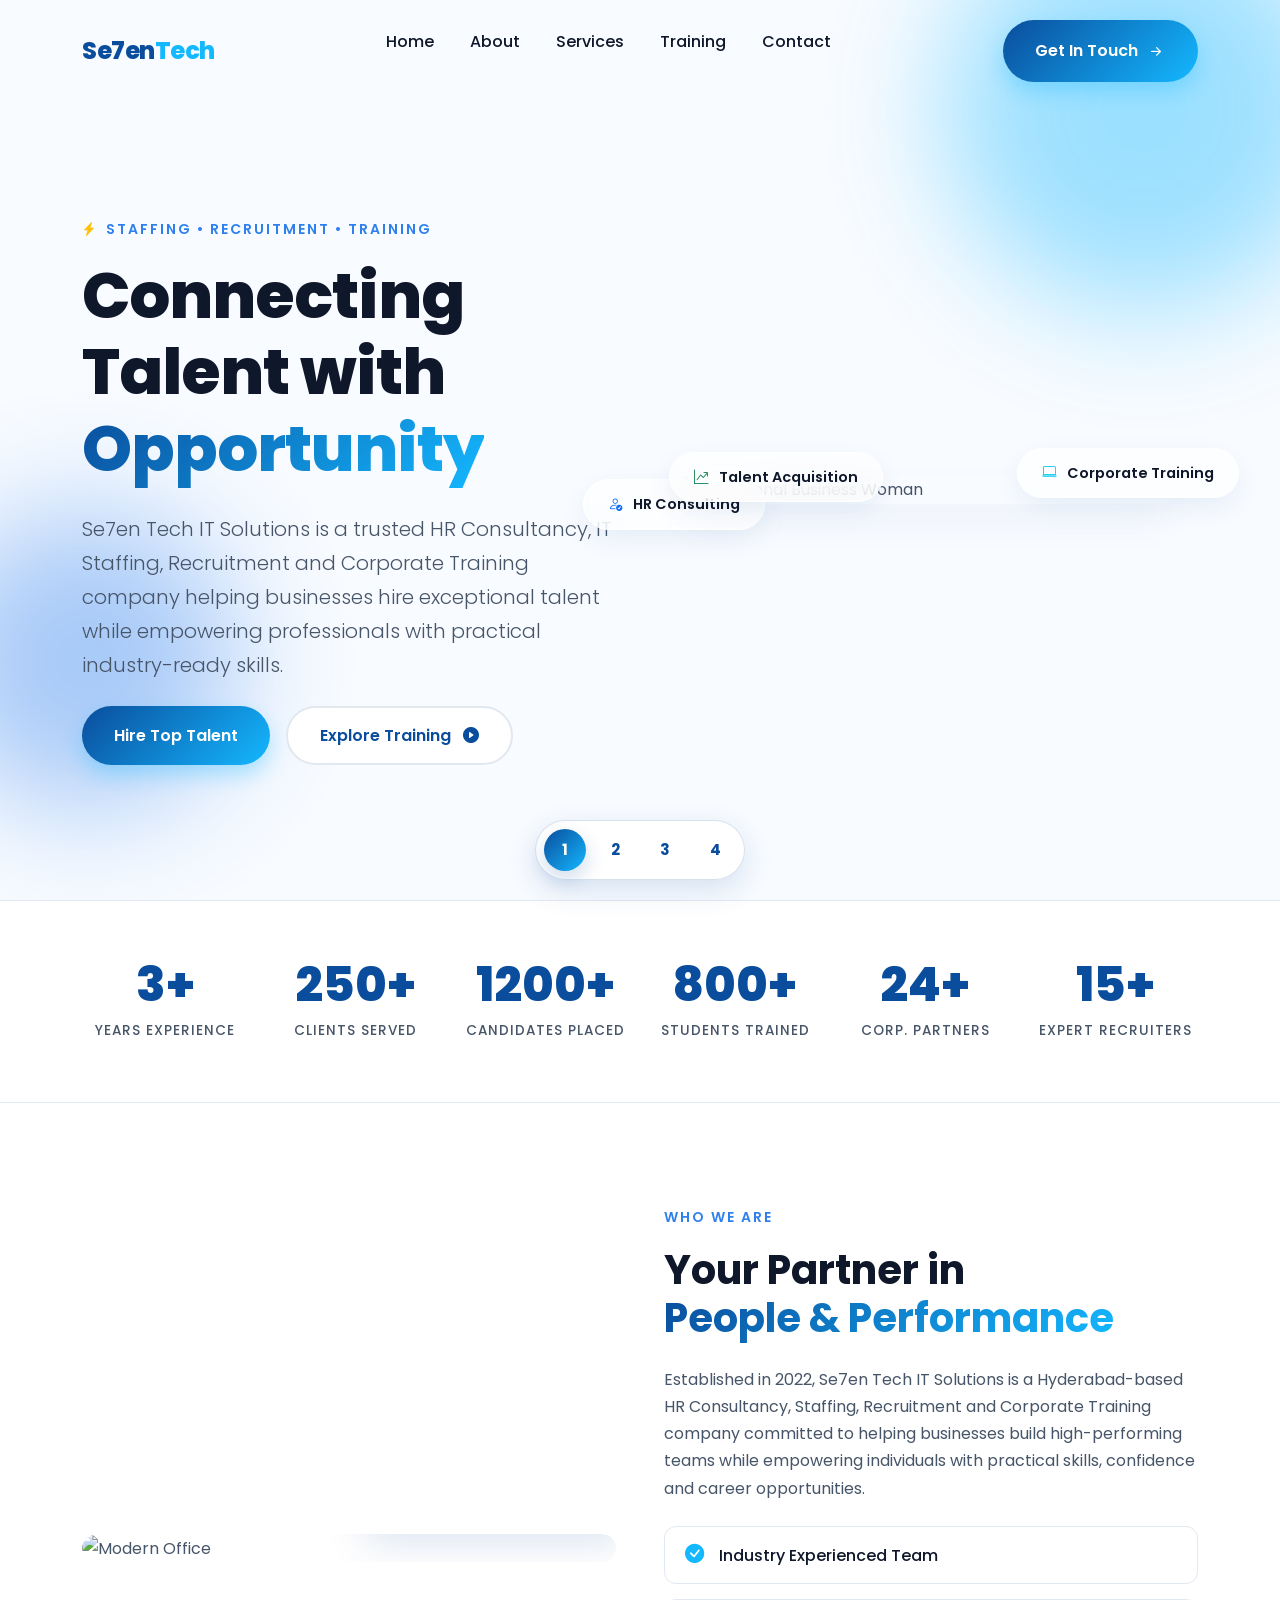
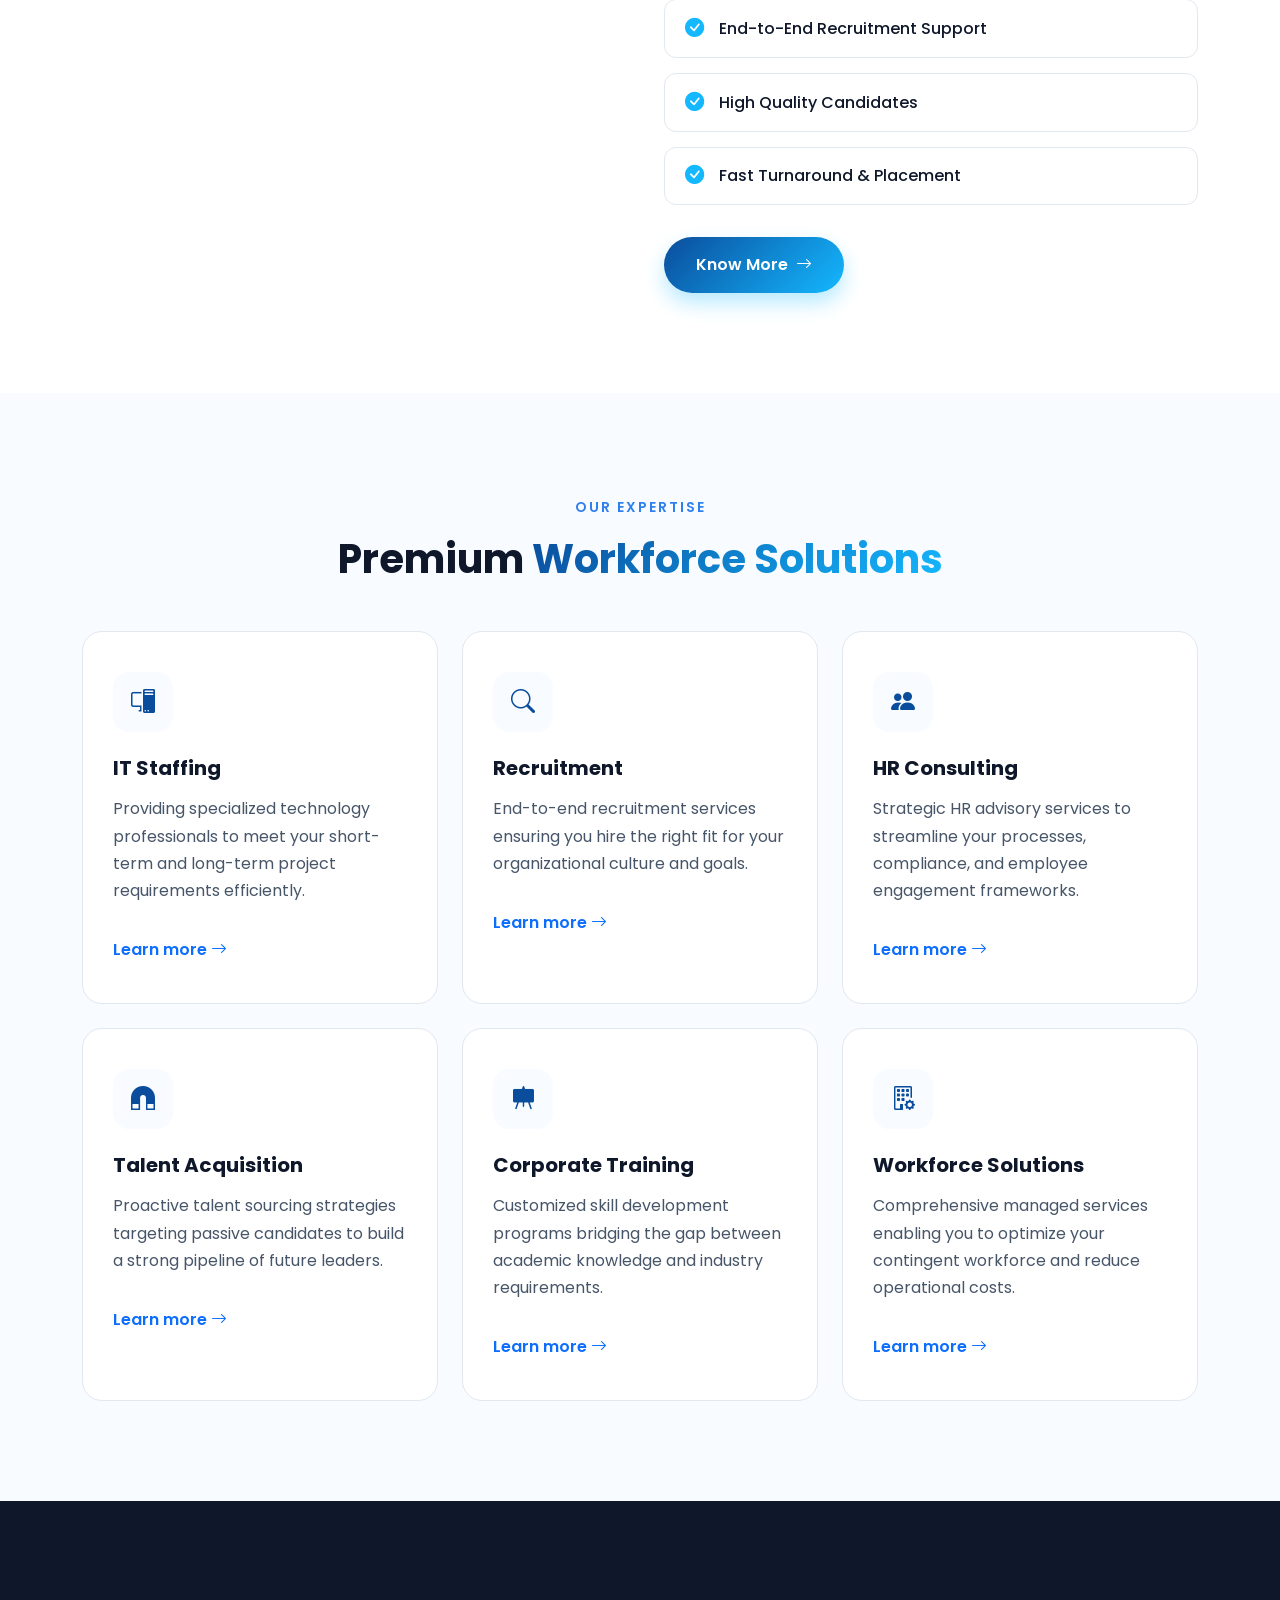
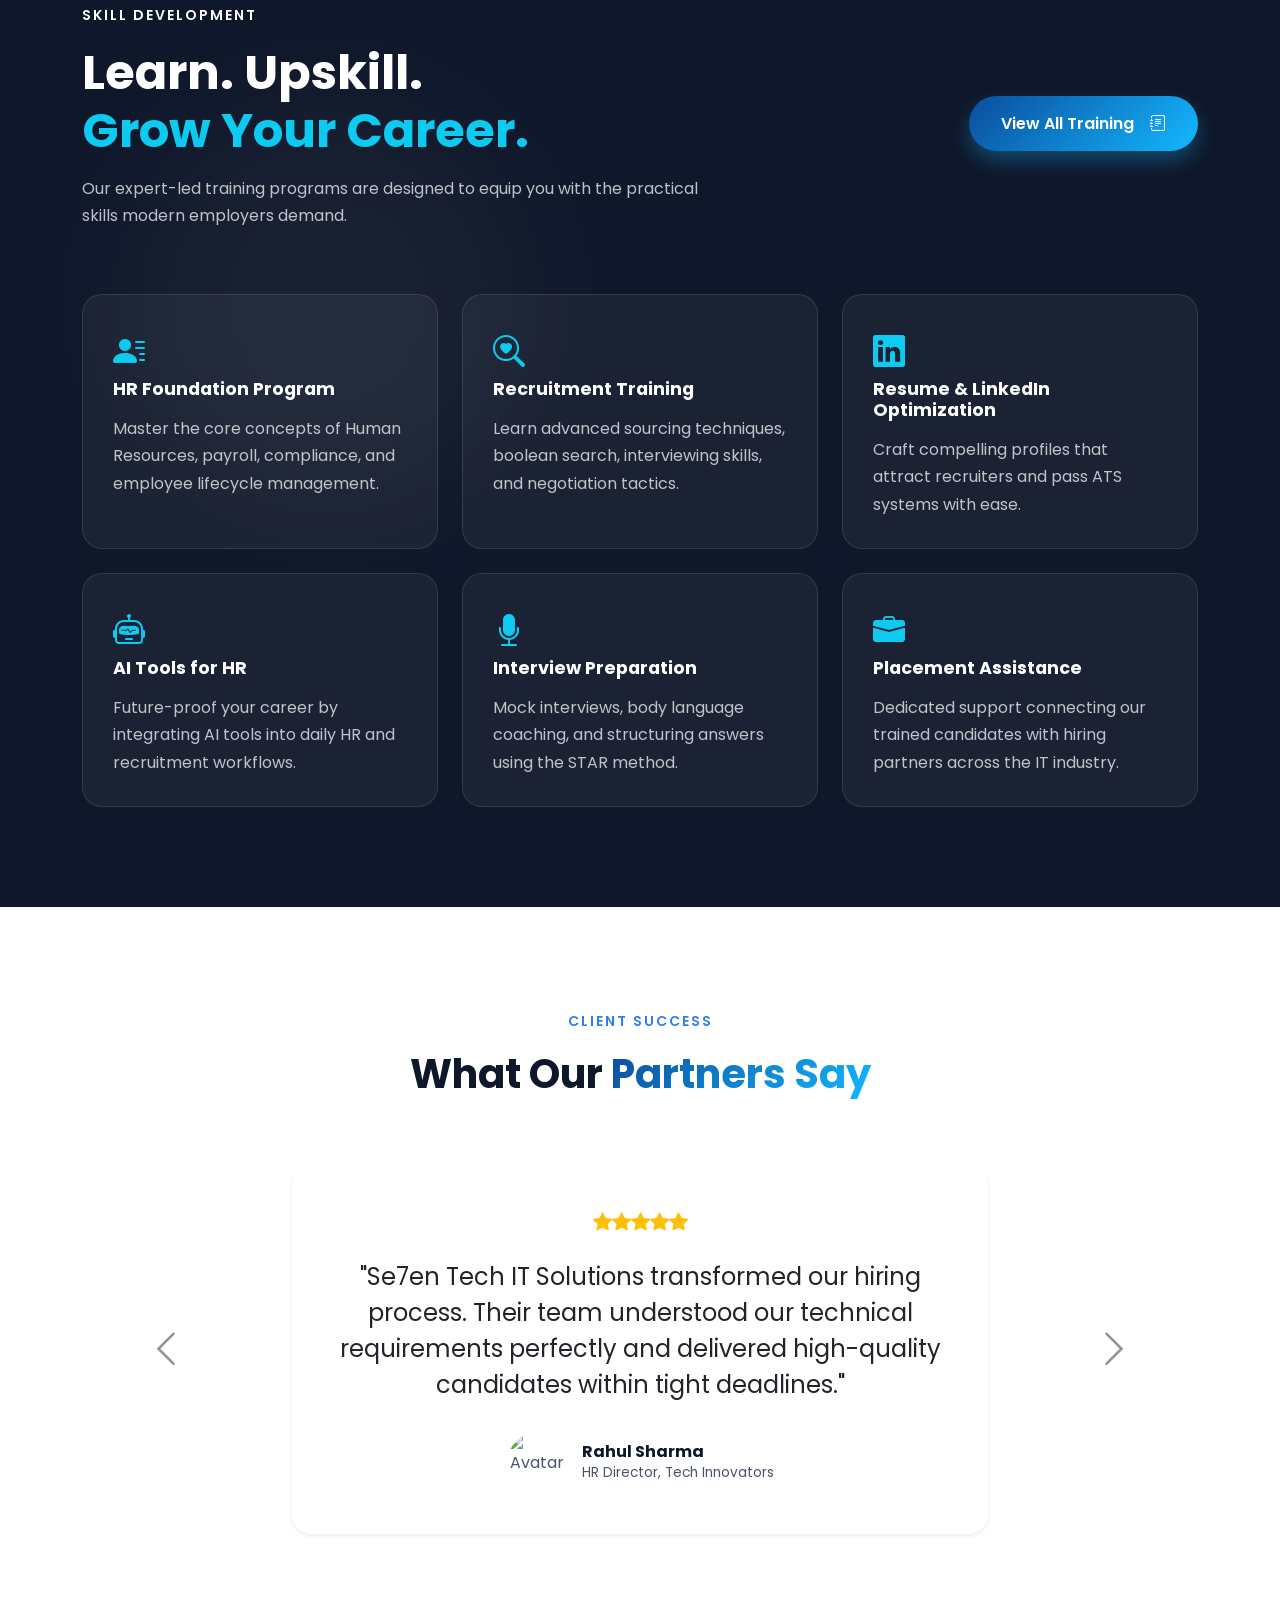
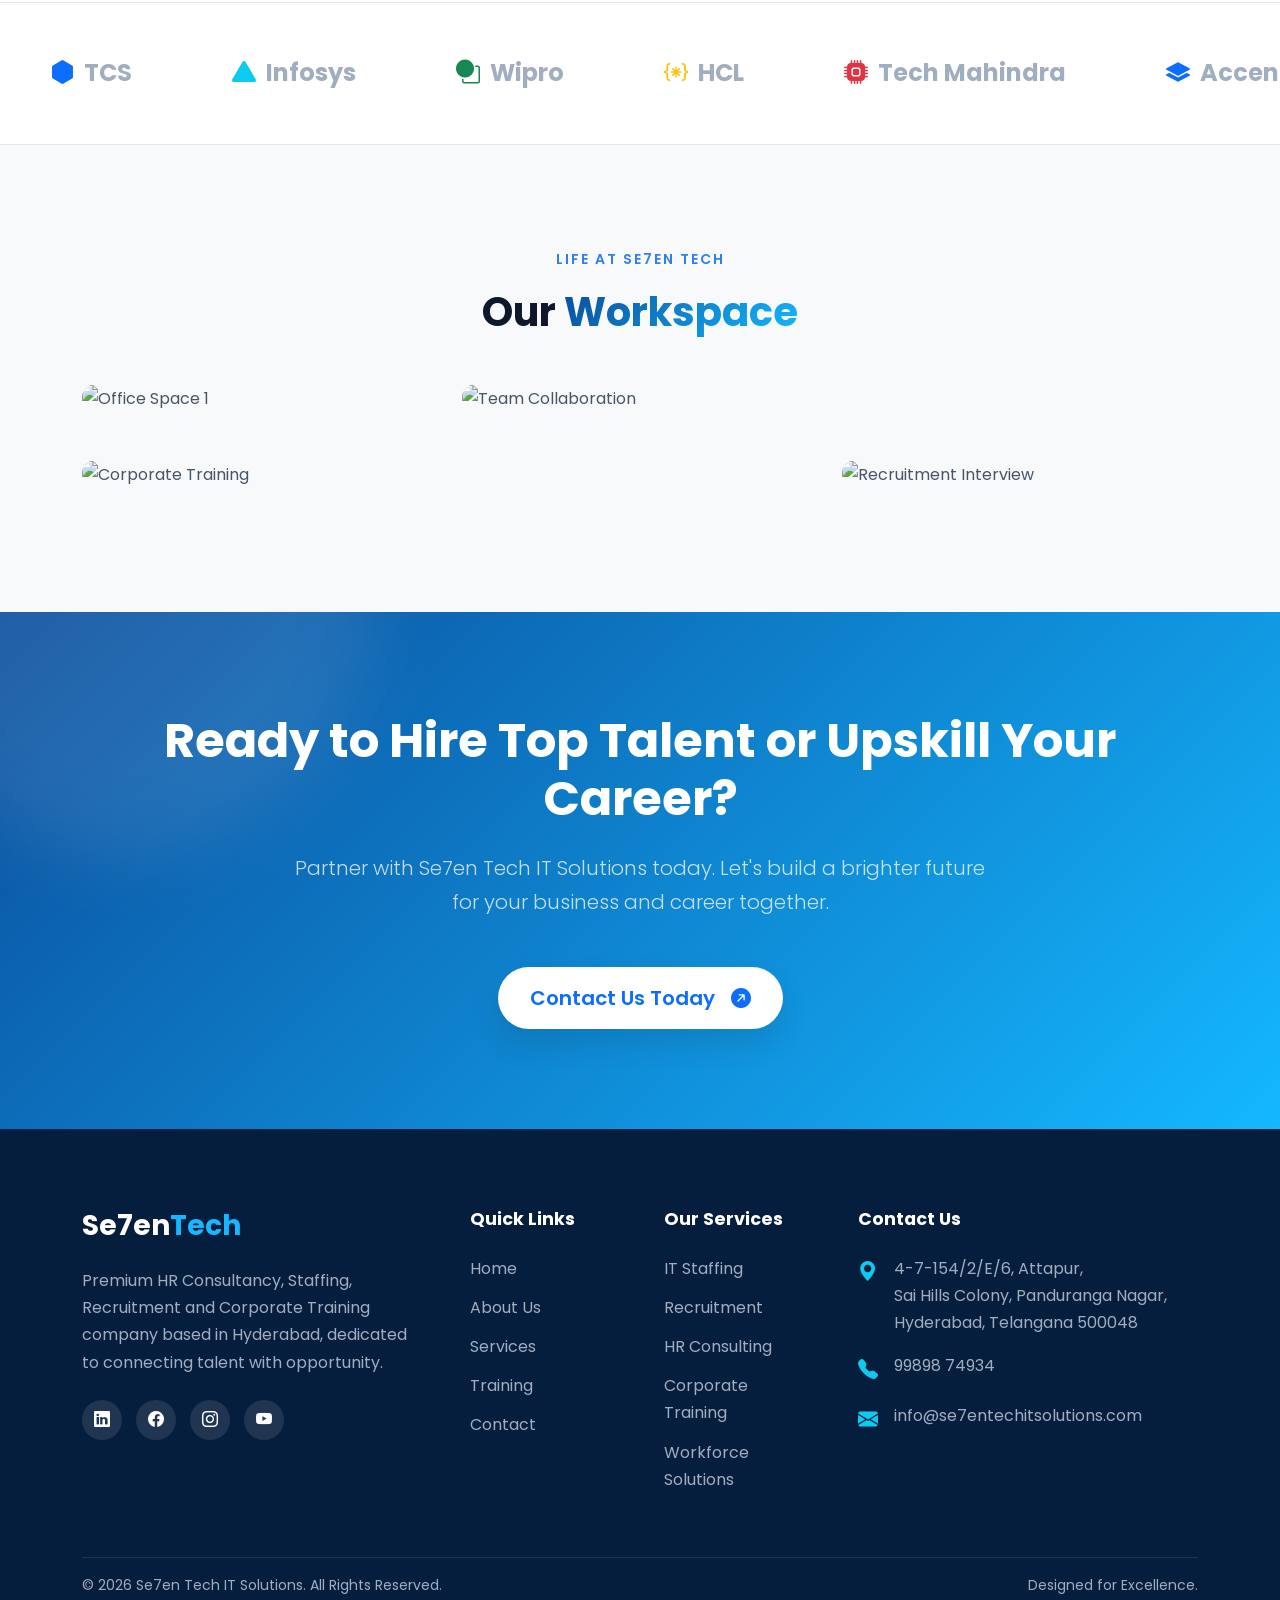
==== commit 41baf4f8: "var switch" ====
--- a/v1/index.html
+++ b/v1/index.html
@@ -33,6 +33,7 @@
     
     <!-- Bootstrap Icons -->
     <link rel="stylesheet" href="https://cdn.jsdelivr.net/npm/bootstrap-icons@1.11.1/font/bootstrap-icons.css">
+    <link rel="stylesheet" href="../version-switcher.css">
 
     <!-- ==========================================
          STYLESHEET (Normally style.css)
@@ -729,6 +730,12 @@
     </style>
 </head>
 <body data-bs-spy="scroll" data-bs-target="#mainNav" data-bs-root-margin="0px 0px -40%" data-bs-smooth-scroll="true">
+    <div class="version-switcher-shell" aria-label="Version switcher">
+        <a href="../v1/index.html" class="active" aria-label="Version 1">1</a>
+        <a href="../v2/index.html" aria-label="Version 2">2</a>
+        <a href="../v3/index.html" aria-label="Version 3">3</a>
+        <a href="../v4/index.html" aria-label="Version 4">4</a>
+    </div>
 
     <!-- ==========================================
          HEADER / NAVIGATION
--- a/version-switcher.css
+++ b/version-switcher.css
@@ -0,0 +1,61 @@
+.version-switcher-shell {
+    position: fixed;
+    bottom: 20px;
+    left: 50%;
+    transform: translateX(-50%);
+    z-index: 1050;
+    display: inline-flex;
+    align-items: center;
+    gap: 8px;
+    padding: 8px;
+    background: rgba(255, 255, 255, 0.92);
+    backdrop-filter: blur(12px);
+    -webkit-backdrop-filter: blur(12px);
+    border: 1px solid rgba(10, 77, 156, 0.16);
+    border-radius: 999px;
+    box-shadow: 0 10px 30px rgba(10, 77, 156, 0.14);
+    max-width: calc(100% - 24px);
+}
+
+.version-switcher-shell a {
+    display: inline-flex;
+    align-items: center;
+    justify-content: center;
+    width: 42px;
+    height: 42px;
+    border-radius: 999px;
+    font-weight: 700;
+    font-size: 0.95rem;
+    color: #0A4D9C;
+    text-decoration: none;
+    transition: all 0.25s ease;
+}
+
+.version-switcher-shell a:hover,
+.version-switcher-shell a.active {
+    background: linear-gradient(135deg, #0A4D9C 0%, #14B8FF 100%);
+    color: #fff;
+    box-shadow: 0 8px 20px rgba(10, 77, 156, 0.2);
+}
+
+body {
+    padding-bottom: 88px;
+}
+
+@media (max-width: 576px) {
+    .version-switcher-shell {
+        bottom: 12px;
+        padding: 6px;
+        gap: 6px;
+    }
+
+    .version-switcher-shell a {
+        width: 36px;
+        height: 36px;
+        font-size: 0.9rem;
+    }
+
+    body {
+        padding-bottom: 80px;
+    }
+}
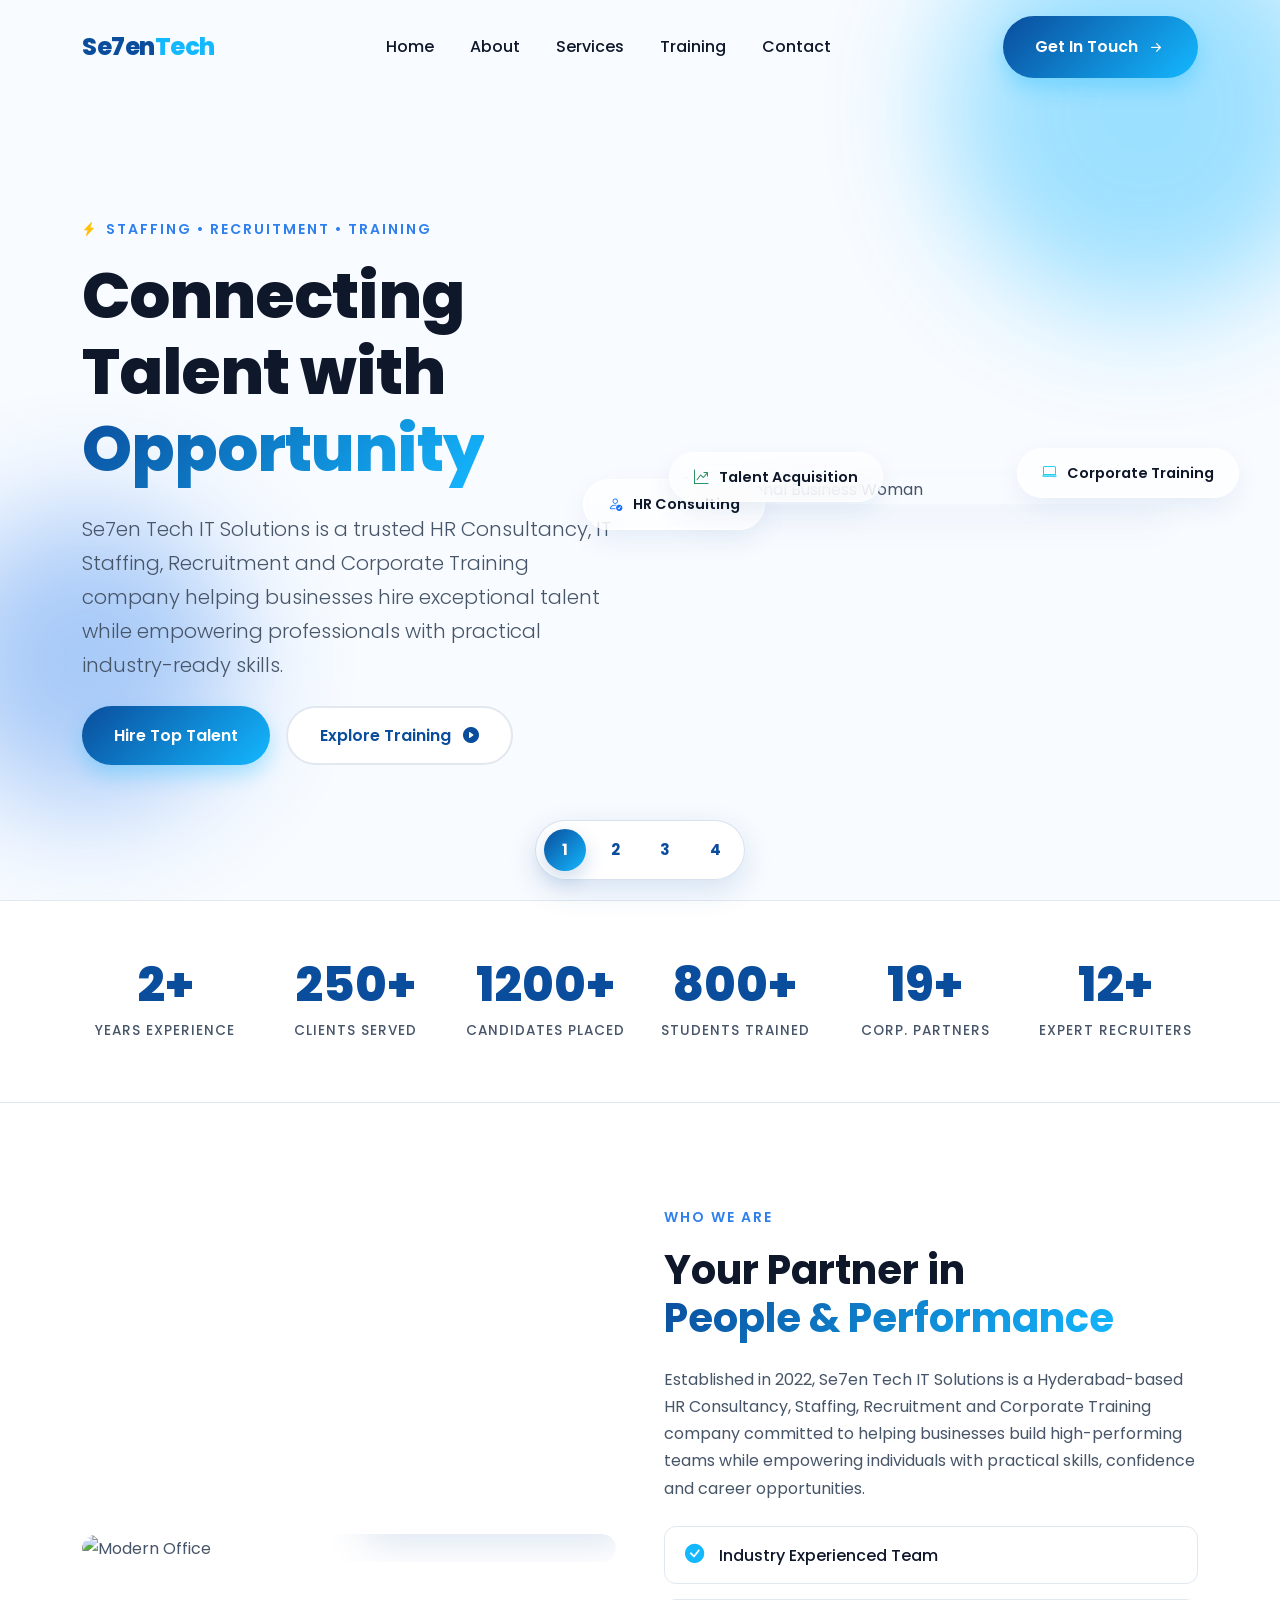
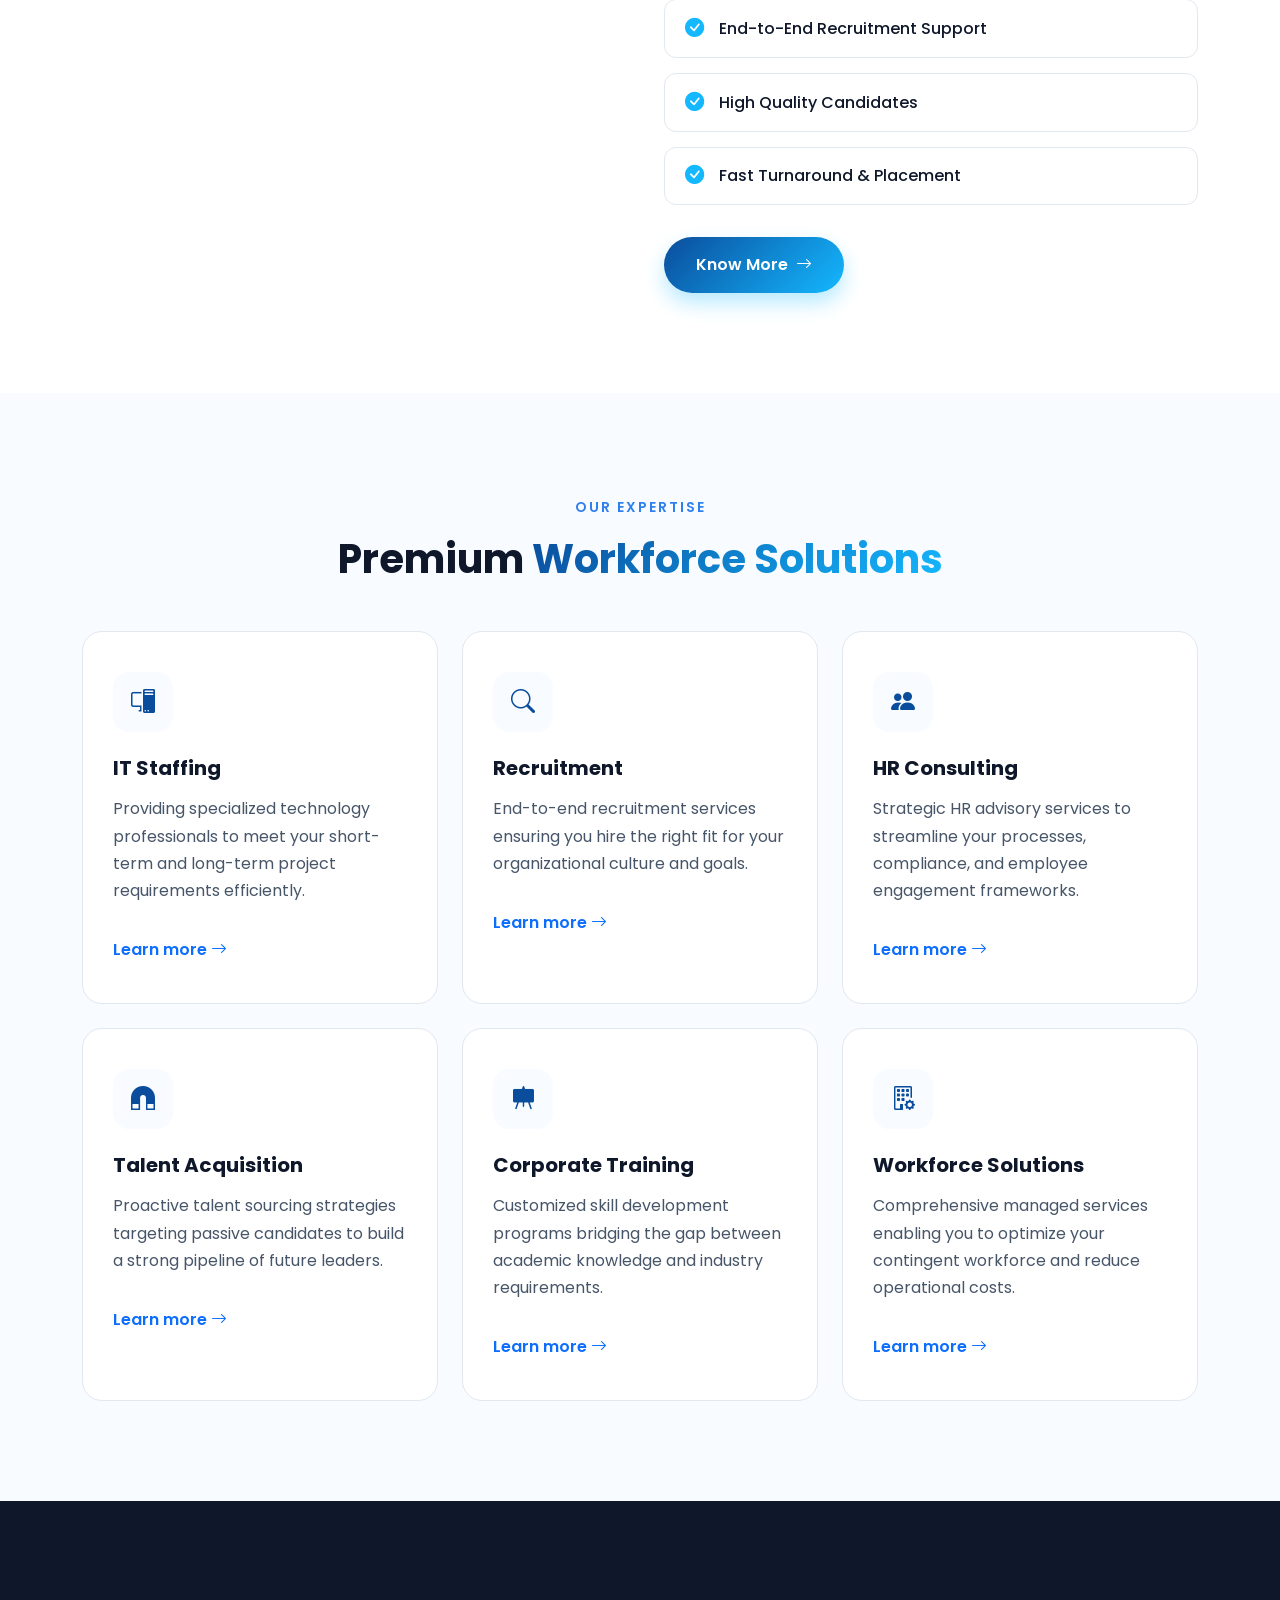
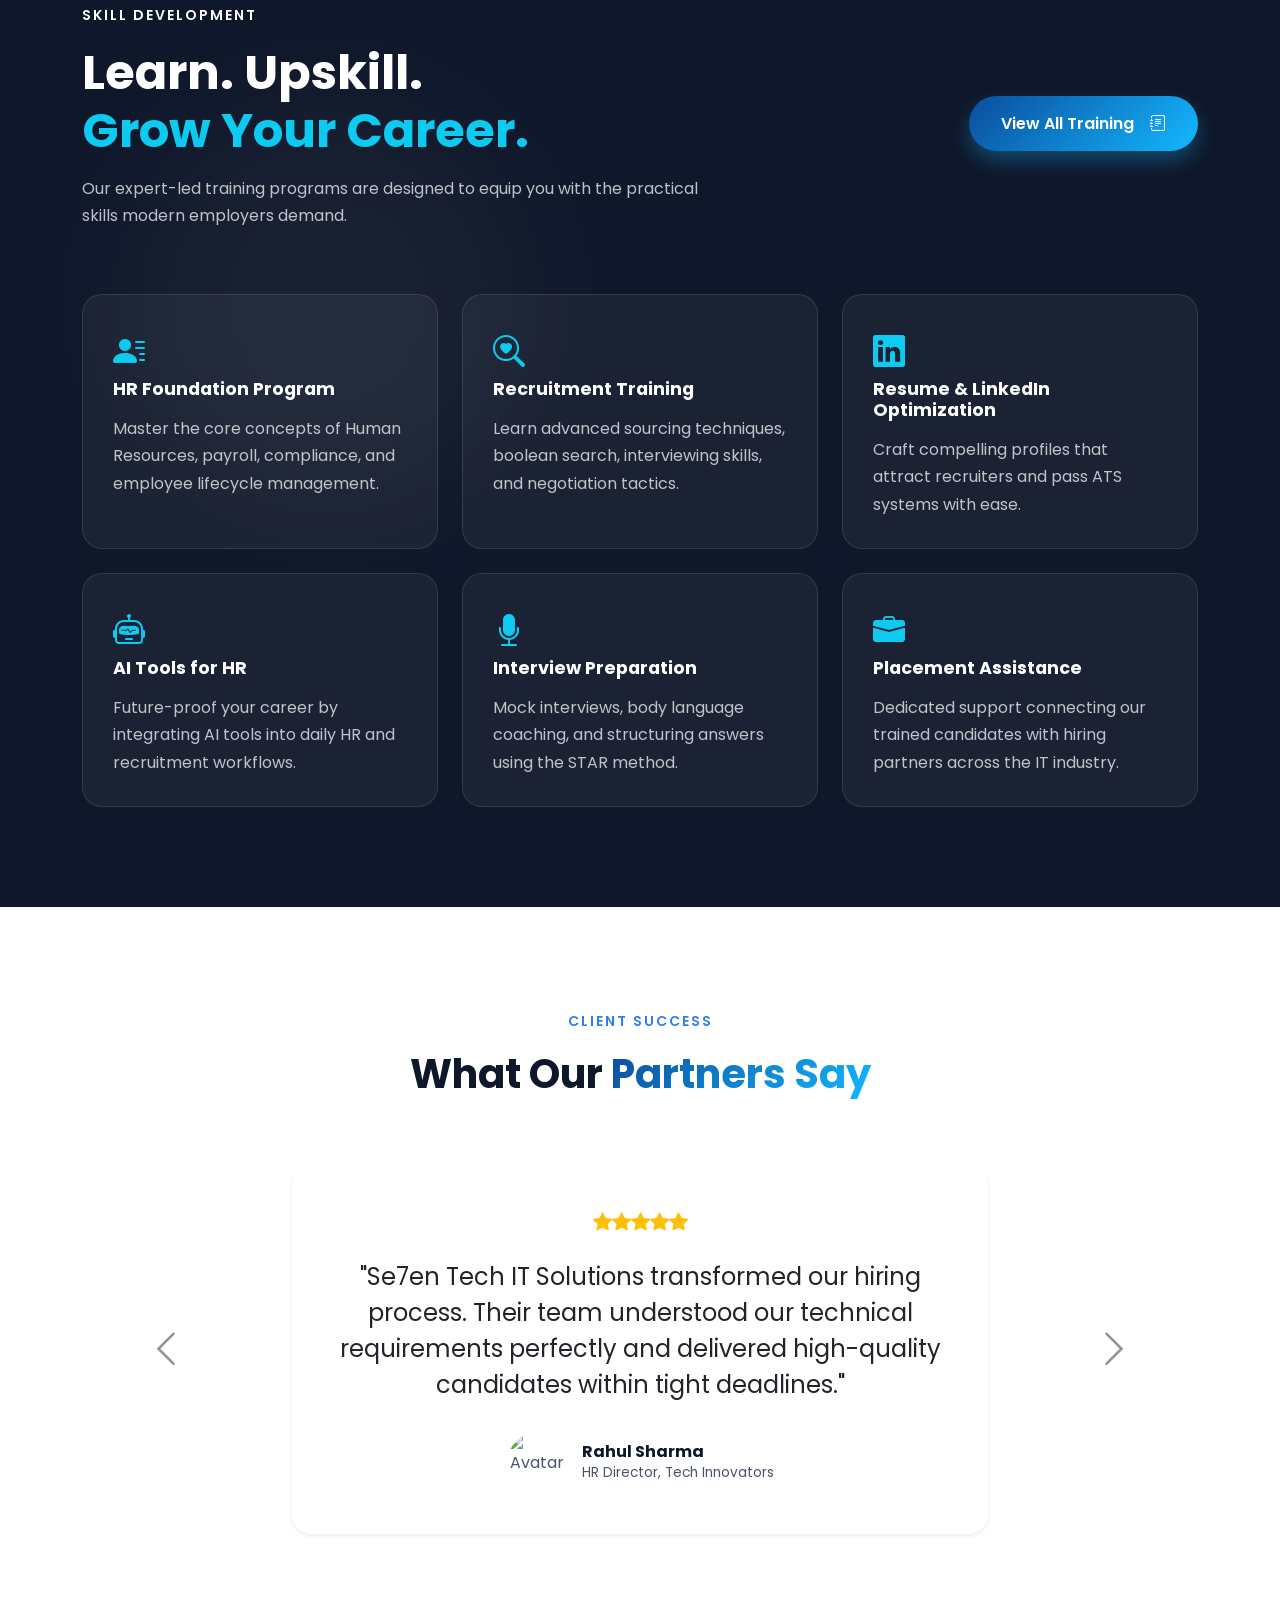
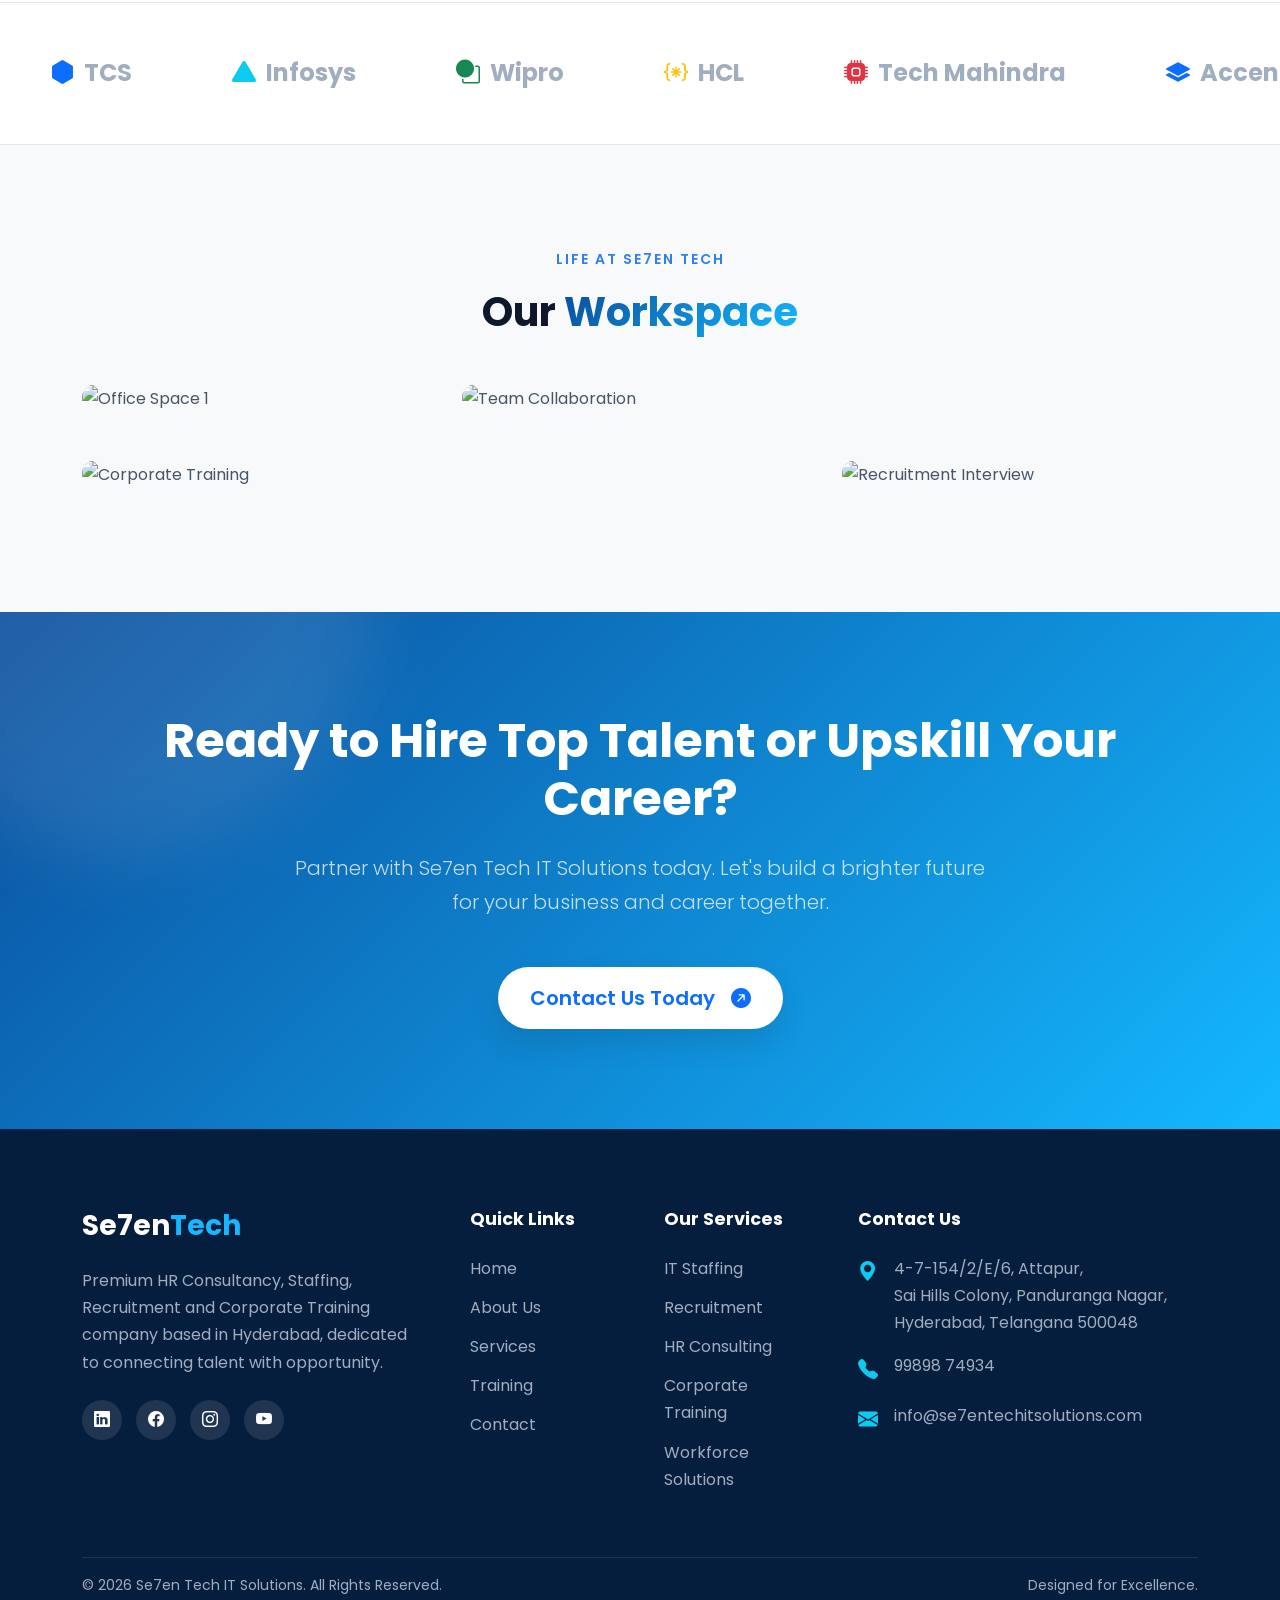
==== commit 18008cc2: "meu fixed" ====
--- a/v1/index.html
+++ b/v1/index.html
@@ -175,15 +175,15 @@
 
         /* Header / Navbar */
         #mainNav {
-            padding: 20px 0;
-            transition: var(--transition);
+            padding: 16px 0;
+            transition: background-color 0.3s ease, box-shadow 0.3s ease, backdrop-filter 0.3s ease;
             background: transparent;
         }
 
         #mainNav.scrolled {
             background: rgba(255, 255, 255, 0.95);
             backdrop-filter: blur(10px);
-            padding: 12px 0;
+            padding: 16px 0;
             box-shadow: var(--shadow-sm);
         }
 
@@ -727,6 +727,50 @@
                 justify-content: center;
             }
         }
+
+        @media (max-width: 768px) {
+            html {
+                scroll-padding-top: 95px;
+            }
+            body {
+                padding-top: 0;
+            }
+            .navbar {
+                padding: 10px 0;
+            }
+            .navbar-brand {
+                font-size: 1.15rem;
+            }
+            .navbar-toggler {
+                padding: 0.25rem 0.35rem;
+            }
+            .offcanvas-body {
+                max-height: calc(100vh - 110px);
+                overflow-y: auto;
+            }
+            .hero,
+            section[id],
+            #home {
+                scroll-margin-top: 100px;
+                padding-top: 120px !important;
+            }
+        }
+
+        @media (max-width: 576px) {
+            .container {
+                padding-left: 16px;
+                padding-right: 16px;
+            }
+            .hero,
+            section[id],
+            #home {
+                padding-top: 110px !important;
+            }
+            .btn-custom {
+                width: 100%;
+                justify-content: center;
+            }
+        }
     </style>
 </head>
 <body data-bs-spy="scroll" data-bs-target="#mainNav" data-bs-root-margin="0px 0px -40%" data-bs-smooth-scroll="true">
@@ -743,27 +787,21 @@
     <nav class="navbar navbar-expand-lg fixed-top" id="mainNav">
         <div class="container">
             <a class="navbar-brand" href="#page-top">Se7en<span>Tech</span></a>
-            <button class="navbar-toggler border-0 shadow-none" type="button" data-bs-toggle="offcanvas" data-bs-target="#offcanvasNavbar" aria-controls="offcanvasNavbar">
+            <button class="navbar-toggler border-0 shadow-none" type="button" data-bs-toggle="collapse" data-bs-target="#navbarNav" aria-controls="navbarNav" aria-expanded="false" aria-label="Toggle navigation">
                 <i class="bi bi-list fs-1 text-dark"></i>
             </button>
-            <div class="offcanvas offcanvas-end" tabindex="-1" id="offcanvasNavbar" aria-labelledby="offcanvasNavbarLabel">
-                <div class="offcanvas-header pb-0">
-                    <h5 class="offcanvas-title fw-bold text-primary" id="offcanvasNavbarLabel">Se7en<span class="text-info">Tech</span></h5>
-                    <button type="button" class="btn-close shadow-none" data-bs-dismiss="offcanvas" aria-label="Close"></button>
-                </div>
-                <div class="offcanvas-body">
-                    <ul class="navbar-nav justify-content-center flex-grow-1 pe-3">
-                        <li class="nav-item"><a class="nav-link active" href="#home">Home</a></li>
-                        <li class="nav-item"><a class="nav-link" href="#about">About</a></li>
-                        <li class="nav-item"><a class="nav-link" href="#services">Services</a></li>
-                        <li class="nav-item"><a class="nav-link" href="#training">Training</a></li>
-                        <li class="nav-item"><a class="nav-link" href="#contact">Contact</a></li>
-                    </ul>
-                    <div class="d-flex align-items-center mt-3 mt-lg-0">
-                        <a href="#contact" class="btn-custom btn-primary-custom w-100">
-                            Get In Touch <i class="bi bi-arrow-right-short fs-5"></i>
-                        </a>
-                    </div>
+            <div class="collapse navbar-collapse" id="navbarNav">
+                <ul class="navbar-nav justify-content-center flex-grow-1 pe-3">
+                    <li class="nav-item"><a class="nav-link active" href="#home">Home</a></li>
+                    <li class="nav-item"><a class="nav-link" href="#about">About</a></li>
+                    <li class="nav-item"><a class="nav-link" href="#services">Services</a></li>
+                    <li class="nav-item"><a class="nav-link" href="#training">Training</a></li>
+                    <li class="nav-item"><a class="nav-link" href="#contact">Contact</a></li>
+                </ul>
+                <div class="d-flex align-items-center mt-3 mt-lg-0">
+                    <a href="#contact" class="btn-custom btn-primary-custom w-100">
+                        Get In Touch <i class="bi bi-arrow-right-short fs-5"></i>
+                    </a>
                 </div>
             </div>
         </div>
@@ -1260,14 +1298,14 @@
             });
 
             // Mobile Menu auto-close on link click
-            const navLinks = document.querySelectorAll('.offcanvas .nav-link, .offcanvas .btn-custom');
-            const offcanvasElement = document.getElementById('offcanvasNavbar');
-            const bsOffcanvas = new bootstrap.Offcanvas(offcanvasElement);
+            const navLinks = document.querySelectorAll('#navbarNav .nav-link, #navbarNav .btn-custom');
+            const navbarCollapse = document.getElementById('navbarNav');
+            const bsCollapse = new bootstrap.Collapse(navbarCollapse, { toggle: false });
             
             navLinks.forEach(link => {
                 link.addEventListener('click', () => {
-                    if (offcanvasElement.classList.contains('show')) {
-                        bsOffcanvas.hide();
+                    if (window.innerWidth < 992 && navbarCollapse.classList.contains('show')) {
+                        bsCollapse.hide();
                     }
                 });
             });
--- a/version-switcher.css
+++ b/version-switcher.css
@@ -42,6 +42,62 @@
     padding-bottom: 88px;
 }
 
+html {
+    scroll-behavior: smooth;
+    scroll-padding-top: 100px;
+}
+
+section[id],
+.hero,
+.hero-section,
+#home {
+    scroll-margin-top: 110px;
+}
+
+@media (max-width: 768px) {
+    html {
+        scroll-padding-top: 92px;
+    }
+
+    body {
+        padding-bottom: 92px;
+    }
+
+    .navbar {
+        padding: 10px 0;
+    }
+
+    .navbar-brand {
+        font-size: 1.15rem;
+    }
+
+    .navbar-toggler {
+        padding: 0.25rem 0.35rem;
+    }
+
+    .navbar-collapse,
+    .offcanvas-body {
+        max-height: calc(100vh - 110px);
+        overflow-y: auto;
+    }
+
+    .navbar-collapse {
+        padding: 16px;
+        margin-top: 12px;
+        border-radius: 16px;
+    }
+
+    .nav-link {
+        padding: 0.7rem 0.2rem !important;
+    }
+
+    .hero,
+    .hero-section,
+    #home {
+        padding-top: 120px !important;
+    }
+}
+
 @media (max-width: 576px) {
     .version-switcher-shell {
         bottom: 12px;
@@ -58,4 +114,14 @@
     body {
         padding-bottom: 80px;
     }
+
+    .navbar-brand {
+        font-size: 1.05rem;
+    }
+
+    .hero,
+    .hero-section,
+    #home {
+        padding-top: 110px !important;
+    }
 }
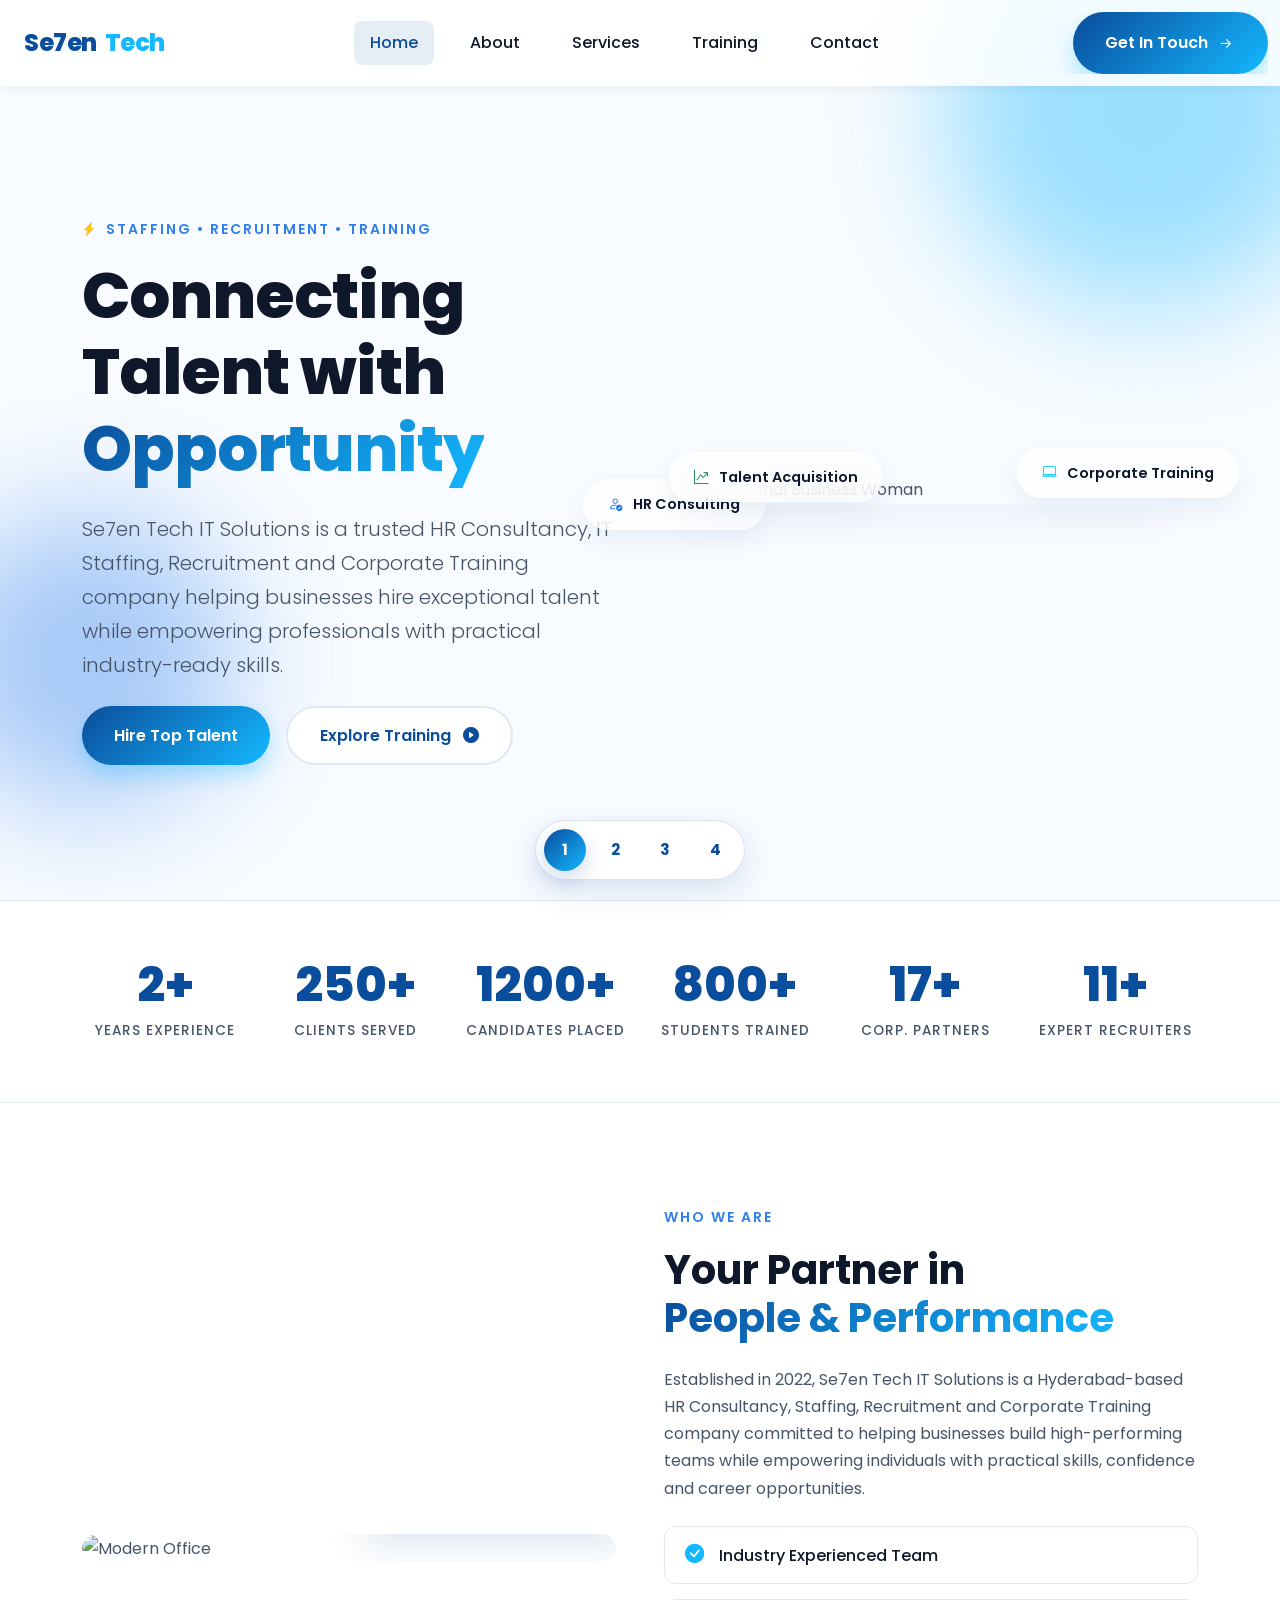
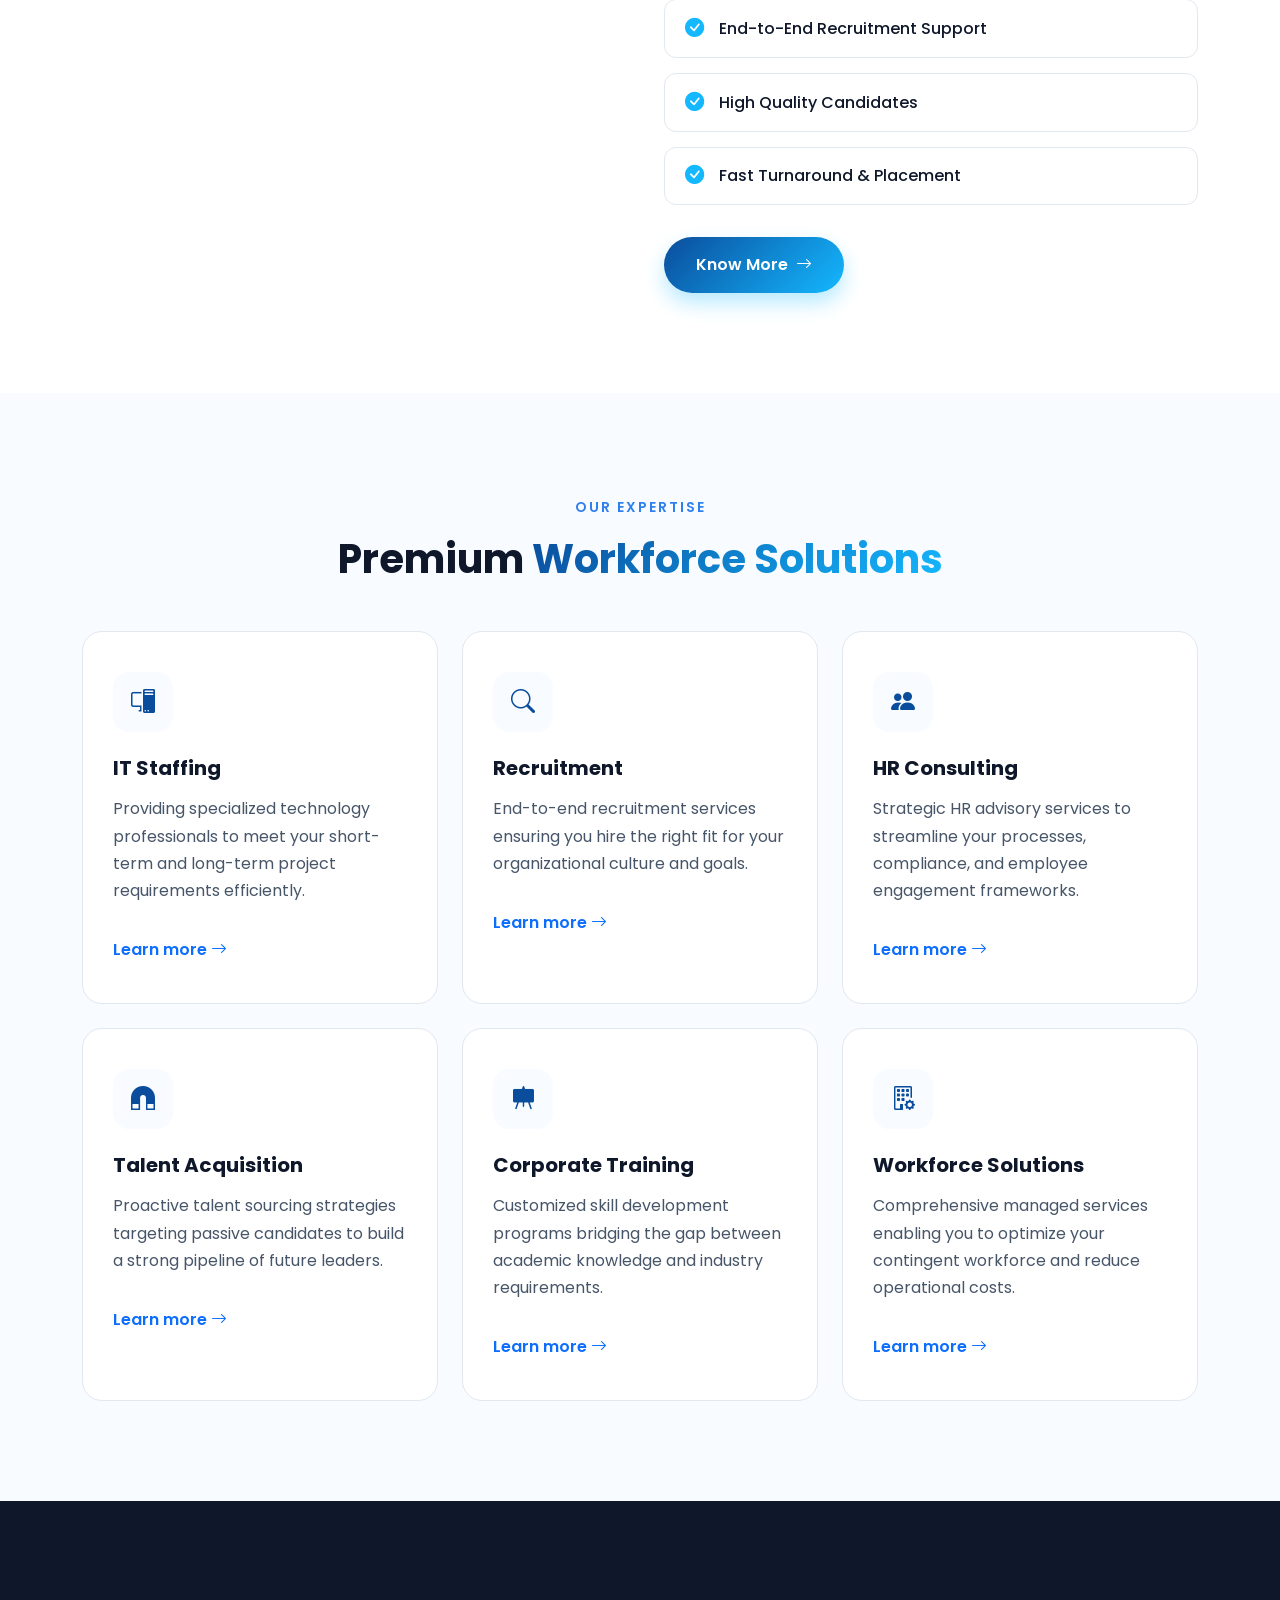
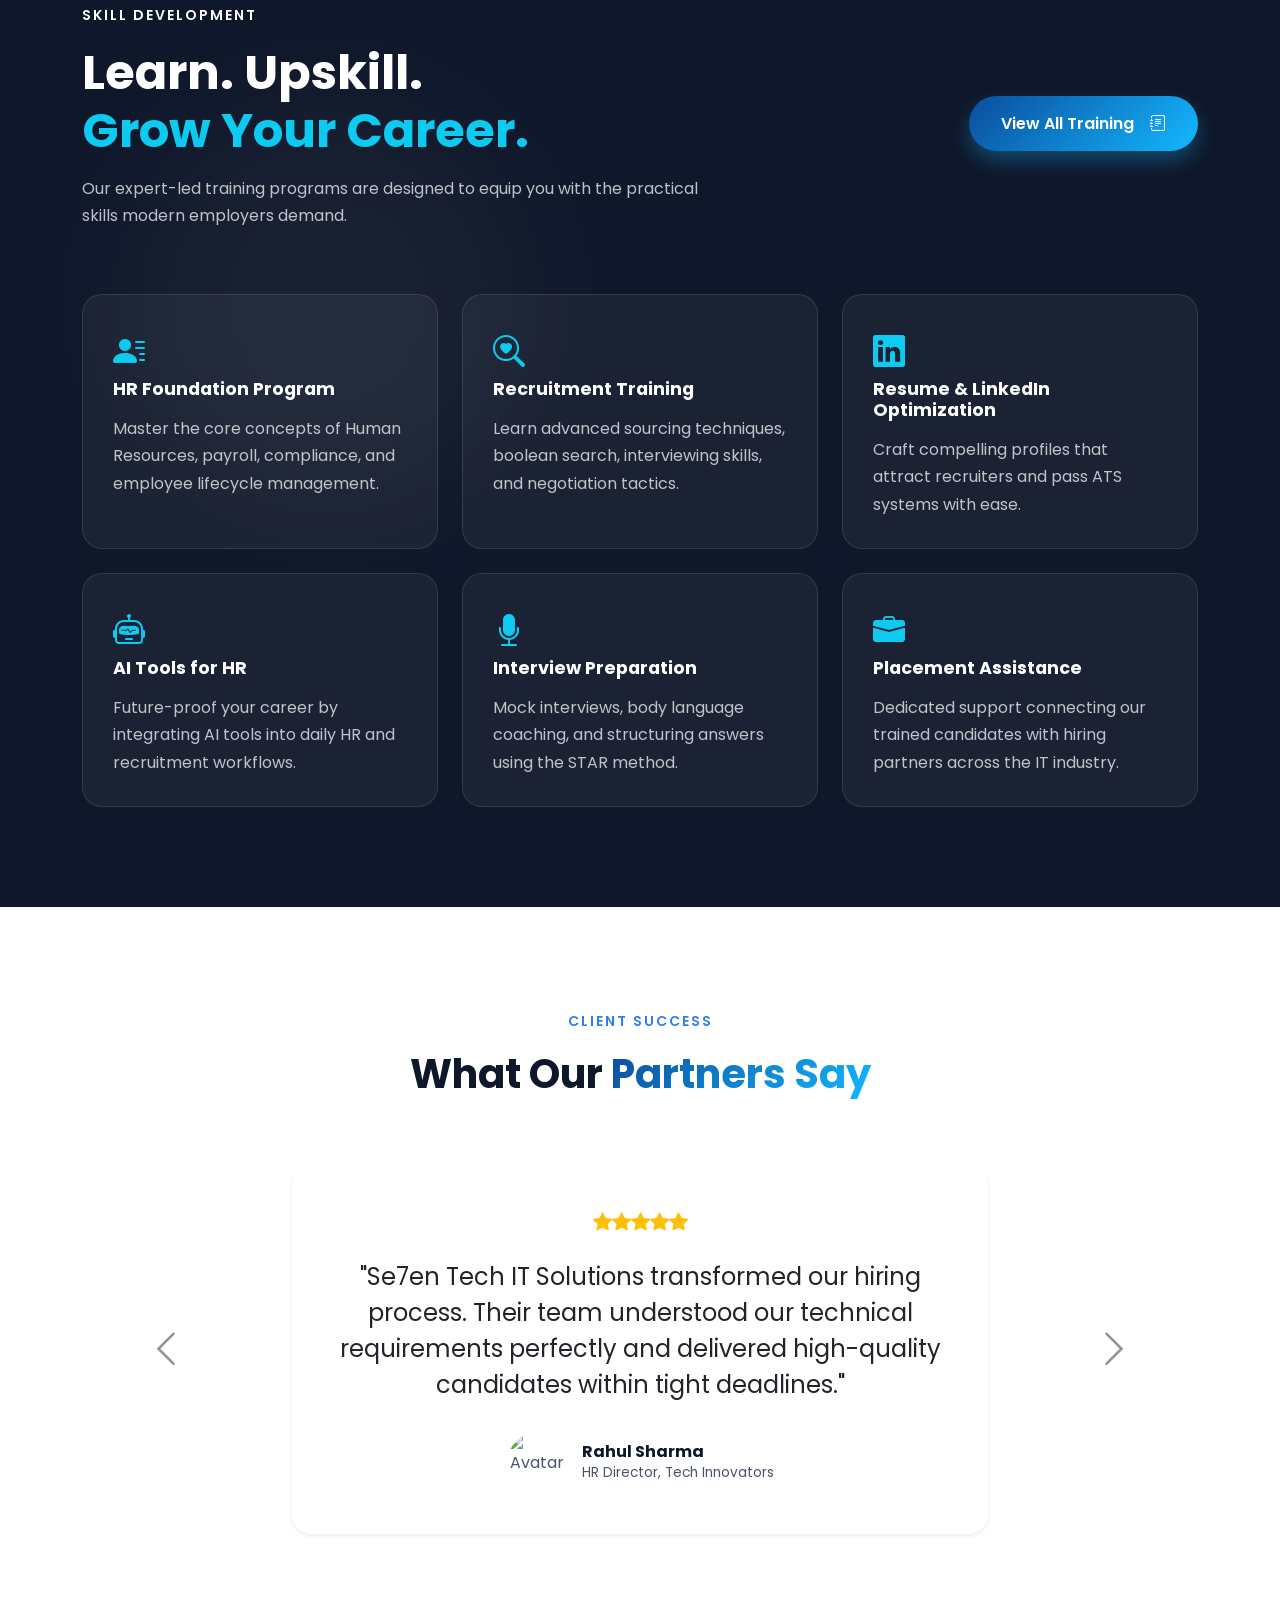
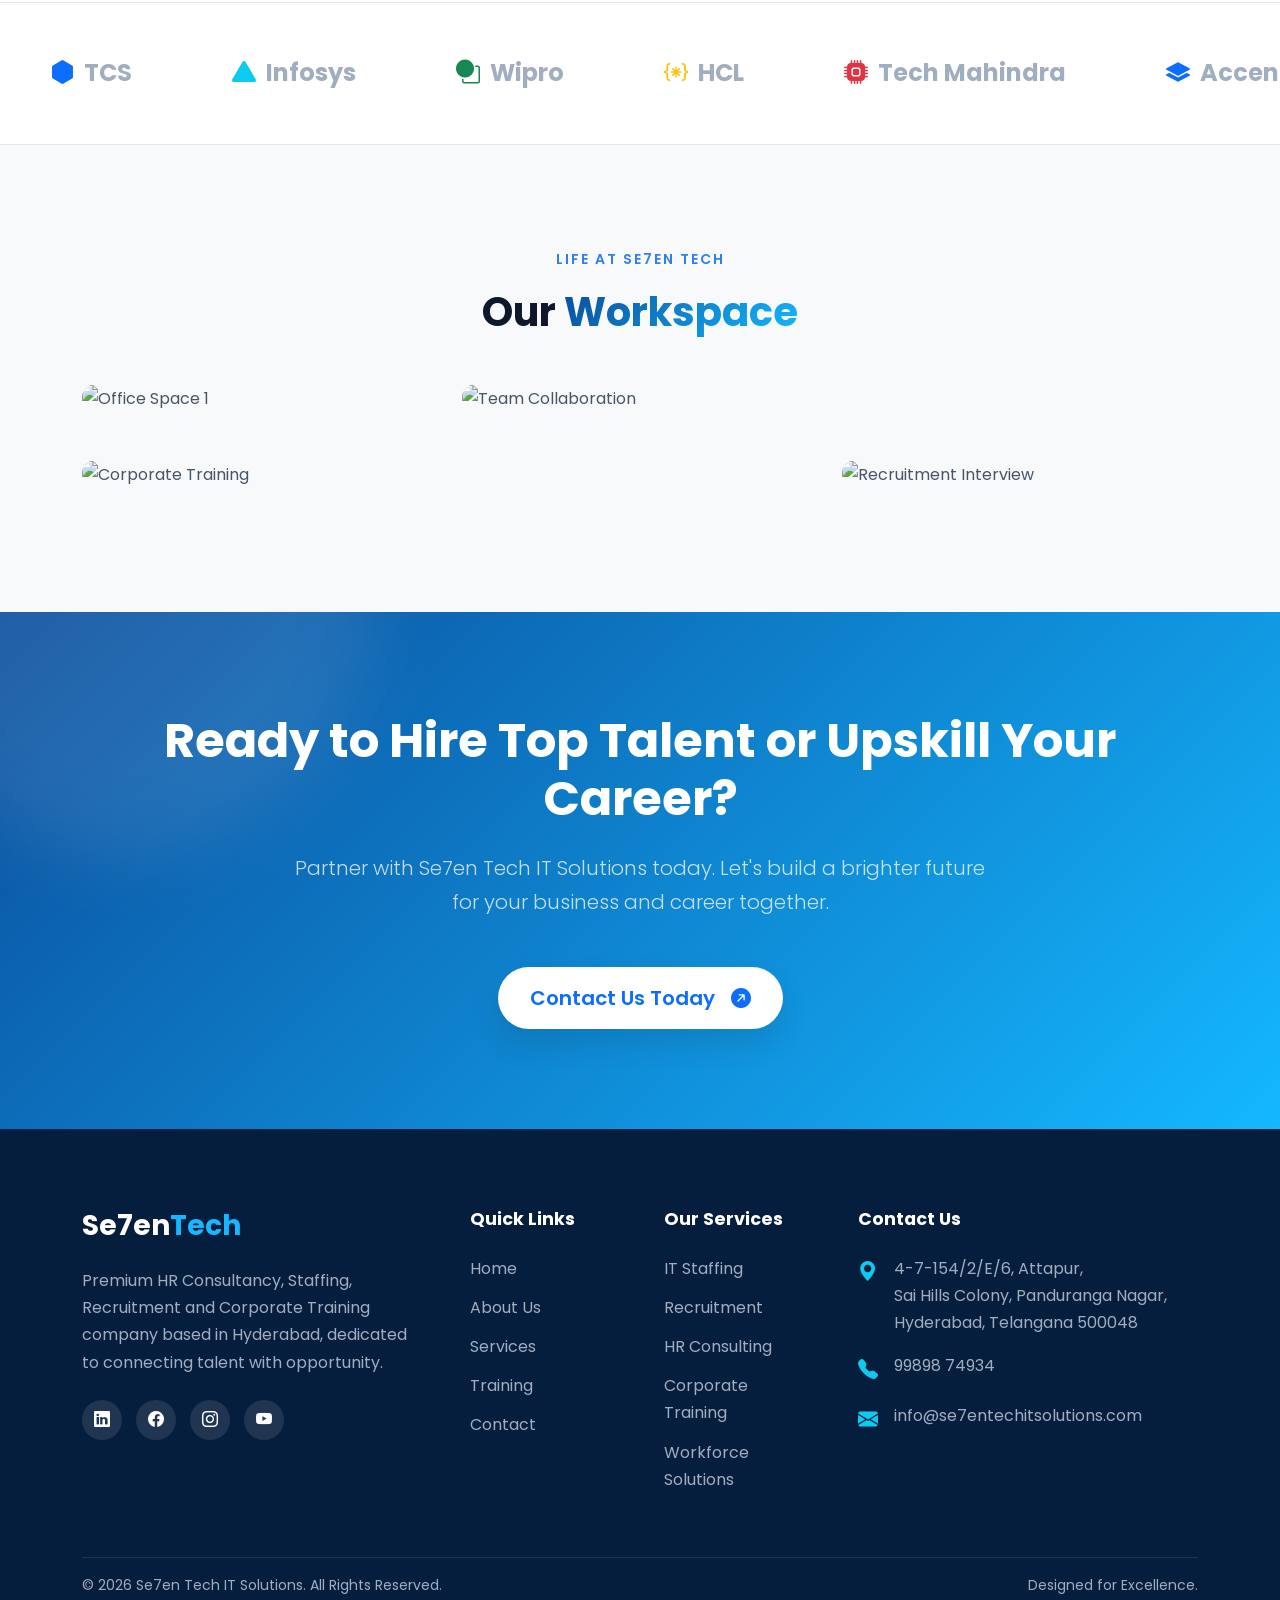
==== commit ed8074cd: "all pages" ====
--- a/v1/index.html
+++ b/v1/index.html
@@ -175,16 +175,33 @@
 
         /* Header / Navbar */
         #mainNav {
-            padding: 16px 0;
+            padding: 12px 0;
             transition: background-color 0.3s ease, box-shadow 0.3s ease, backdrop-filter 0.3s ease;
-            background: transparent;
+            background: rgba(255, 255, 255, 0.85);
+            backdrop-filter: blur(8px);
+            box-shadow: 0 2px 12px rgba(0, 0, 0, 0.06);
+            width: 100%;
+            left: 0;
+            right: 0;
+            position: fixed;
+            top: 0;
+            z-index: 1030;
+        }
+
+        #mainNav .container {
+            padding-left: 12px !important;
+            padding-right: 12px !important;
+            display: flex;
+            align-items: center;
+            justify-content: space-between;
+            max-width: 100%;
         }
 
         #mainNav.scrolled {
             background: rgba(255, 255, 255, 0.95);
             backdrop-filter: blur(10px);
-            padding: 16px 0;
-            box-shadow: var(--shadow-sm);
+            padding: 12px 0;
+            box-shadow: 0 4px 20px rgba(0, 0, 0, 0.08);
         }
 
         .navbar-brand {
@@ -192,10 +209,45 @@
             font-weight: 800;
             color: var(--primary) !important;
             letter-spacing: -0.5px;
+            display: flex;
+            align-items: center;
+            gap: 8px;
+            padding: 8px 12px;
+            border-radius: 8px;
+            transition: all 0.3s ease;
+            white-space: nowrap;
+            flex-shrink: 0;
+        }
+
+        .navbar-brand:hover {
+            background-color: rgba(10, 77, 156, 0.08);
         }
 
         .navbar-brand span {
             color: var(--accent);
+        }
+
+        .navbar-toggler {
+            padding: 8px 12px !important;
+            border-radius: 8px;
+            transition: all 0.3s ease;
+            background-color: rgba(10, 77, 156, 0.05);
+            flex-shrink: 0;
+            margin-left: auto;
+        }
+
+        .navbar-toggler:hover,
+        .navbar-toggler:focus {
+            background-color: rgba(10, 77, 156, 0.15);
+            box-shadow: 0 4px 12px rgba(10, 77, 156, 0.1);
+        }
+
+        .navbar-toggler i {
+            transition: all 0.3s ease;
+        }
+
+        .navbar-toggler:hover i {
+            color: var(--primary) !important;
         }
 
         .nav-link {
@@ -203,6 +255,9 @@
             color: var(--text-dark) !important;
             margin: 0 10px;
             position: relative;
+            padding: 8px 16px !important;
+            border-radius: 8px;
+            transition: all 0.3s ease;
         }
 
         .nav-link::after {
@@ -216,8 +271,47 @@
             transition: var(--transition);
         }
 
+        .nav-link:hover,
+        .nav-link.active {
+            background-color: rgba(10, 77, 156, 0.1);
+            color: var(--primary) !important;
+        }
+
         .nav-link:hover::after {
             width: 100%;
+        }
+
+        /* Mobile Menu Collapse Styling */
+        .collapse.navbar-collapse {
+            background: transparent;
+            flex-basis: 100%;
+            overflow: hidden;
+        }
+
+        @media (max-width: 991px) {
+            .navbar-collapse {
+                background: rgba(255, 255, 255, 0.98);
+                backdrop-filter: blur(10px);
+                border-radius: 12px;
+                padding: 16px;
+                margin-top: 12px;
+                box-shadow: 0 10px 30px rgba(0, 0, 0, 0.08);
+            }
+
+            .nav-link {
+                margin: 4px 0 !important;
+                padding: 10px 14px !important;
+                border-radius: 8px;
+                display: block;
+                width: 100%;
+                text-align: left;
+            }
+
+            .nav-link:hover,
+            .nav-link.active {
+                background-color: rgba(10, 77, 156, 0.15);
+                padding-left: 20px !important;
+            }
         }
 
         /* Hero Section */
@@ -735,14 +829,25 @@
             body {
                 padding-top: 0;
             }
+            #mainNav {
+                width: 100%;
+                padding: 10px 0;
+            }
+            #mainNav .container {
+                padding-left: 12px !important;
+                padding-right: 12px !important;
+                width: 100%;
+            }
             .navbar {
                 padding: 10px 0;
             }
             .navbar-brand {
                 font-size: 1.15rem;
+                padding: 6px 8px;
             }
             .navbar-toggler {
-                padding: 0.25rem 0.35rem;
+                padding: 6px 10px !important;
+                flex-shrink: 0;
             }
             .offcanvas-body {
                 max-height: calc(100vh - 110px);
@@ -758,8 +863,18 @@
 
         @media (max-width: 576px) {
             .container {
-                padding-left: 16px;
-                padding-right: 16px;
+                padding-left: 12px;
+                padding-right: 12px;
+            }
+            #mainNav {
+                width: 100%;
+            }
+            .navbar-brand {
+                font-size: 1rem;
+                padding: 4px 6px;
+            }
+            .navbar-toggler {
+                padding: 4px 8px !important;
             }
             .hero,
             section[id],
@@ -1287,16 +1402,6 @@
             // Set Dynamic Year in Footer
             document.getElementById('currentYear').textContent = new Date().getFullYear();
 
-            // Navbar Scroll Effect
-            const navbar = document.getElementById('mainNav');
-            window.addEventListener('scroll', () => {
-                if (window.scrollY > 50) {
-                    navbar.classList.add('scrolled');
-                } else {
-                    navbar.classList.remove('scrolled');
-                }
-            });
-
             // Mobile Menu auto-close on link click
             const navLinks = document.querySelectorAll('#navbarNav .nav-link, #navbarNav .btn-custom');
             const navbarCollapse = document.getElementById('navbarNav');
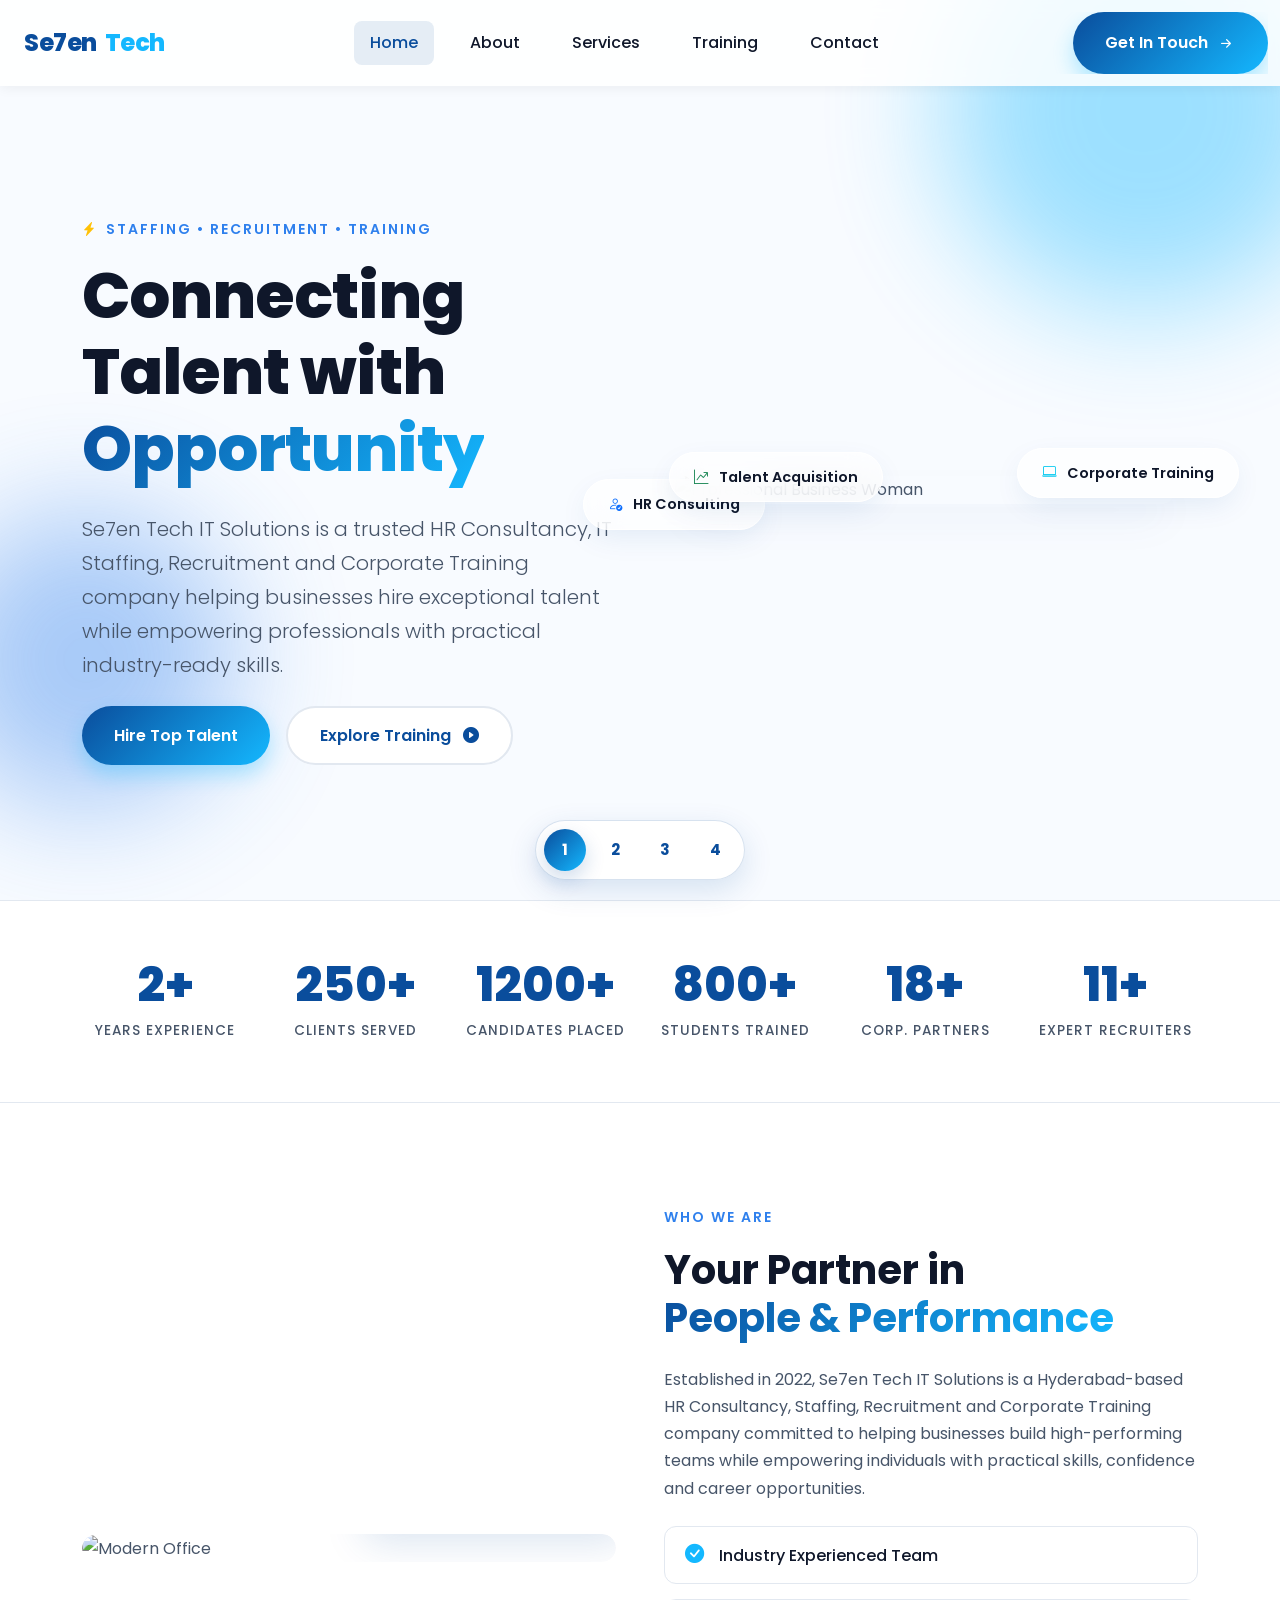
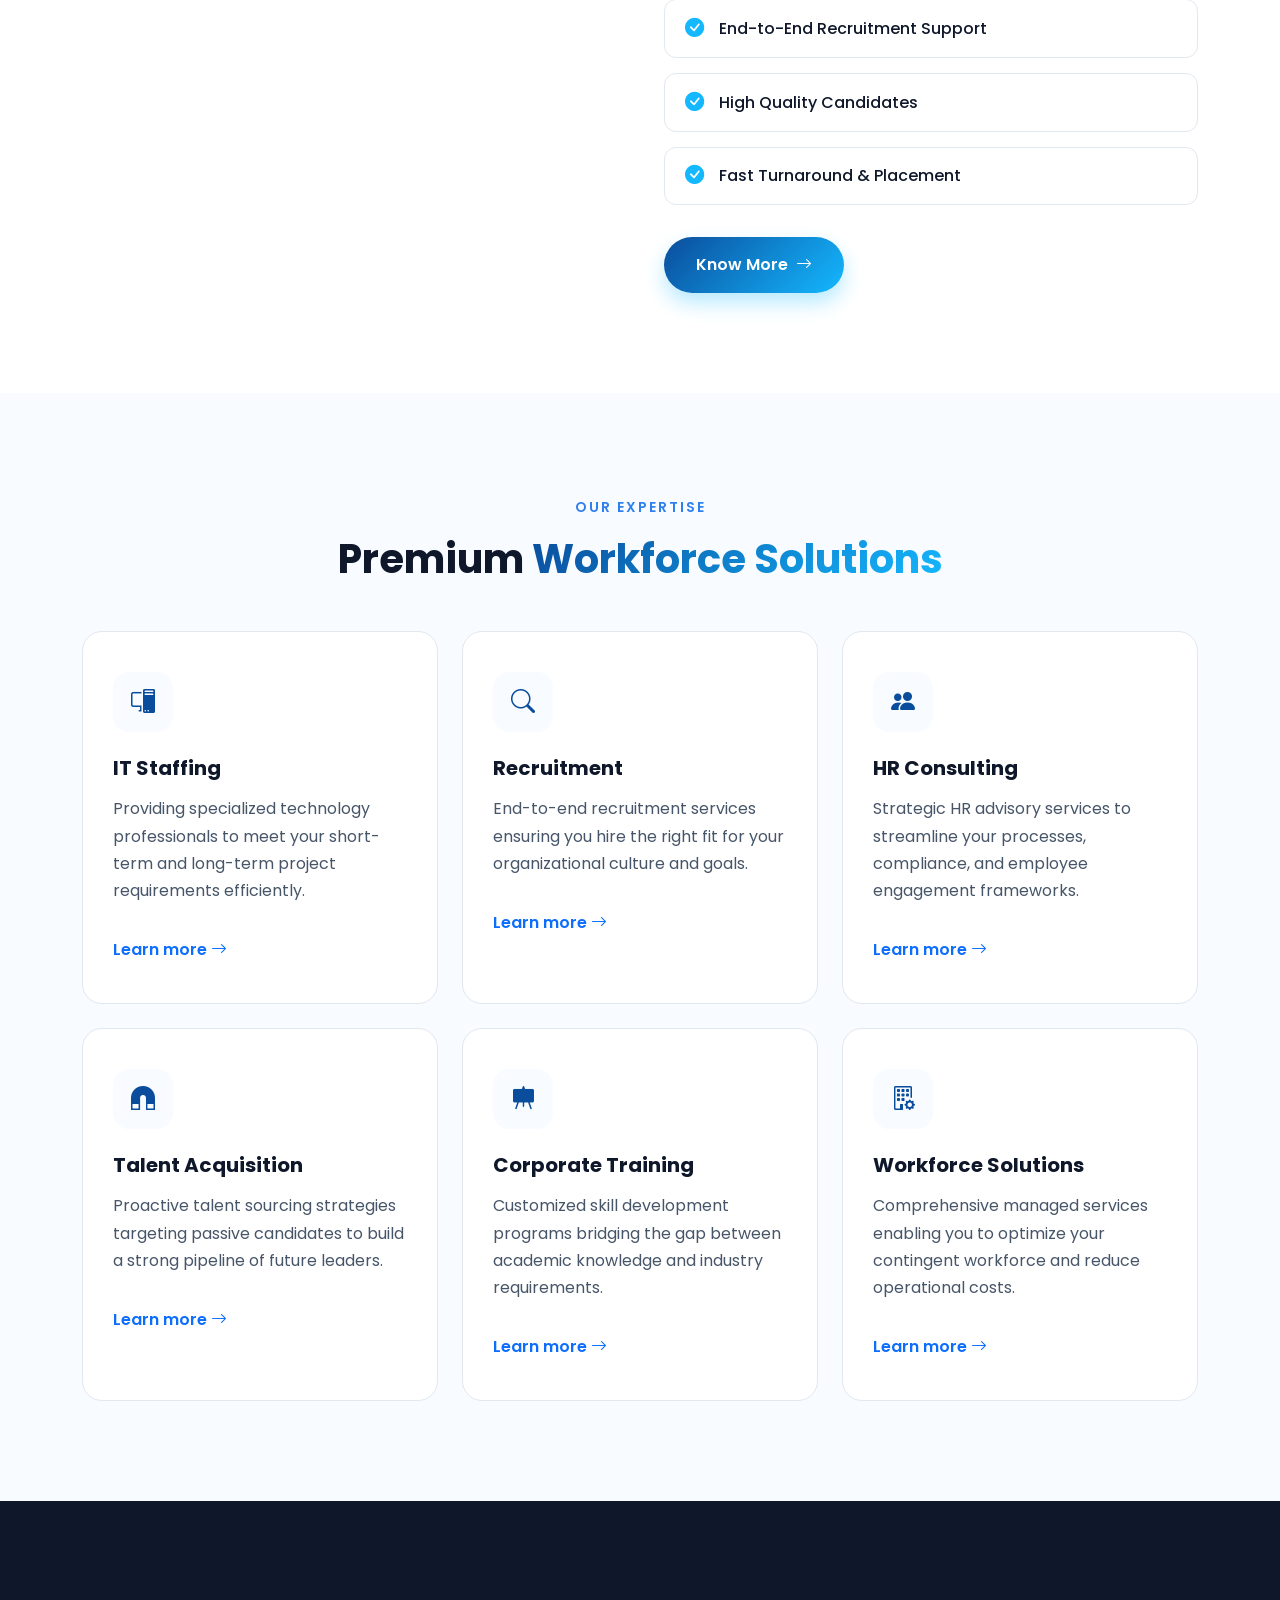
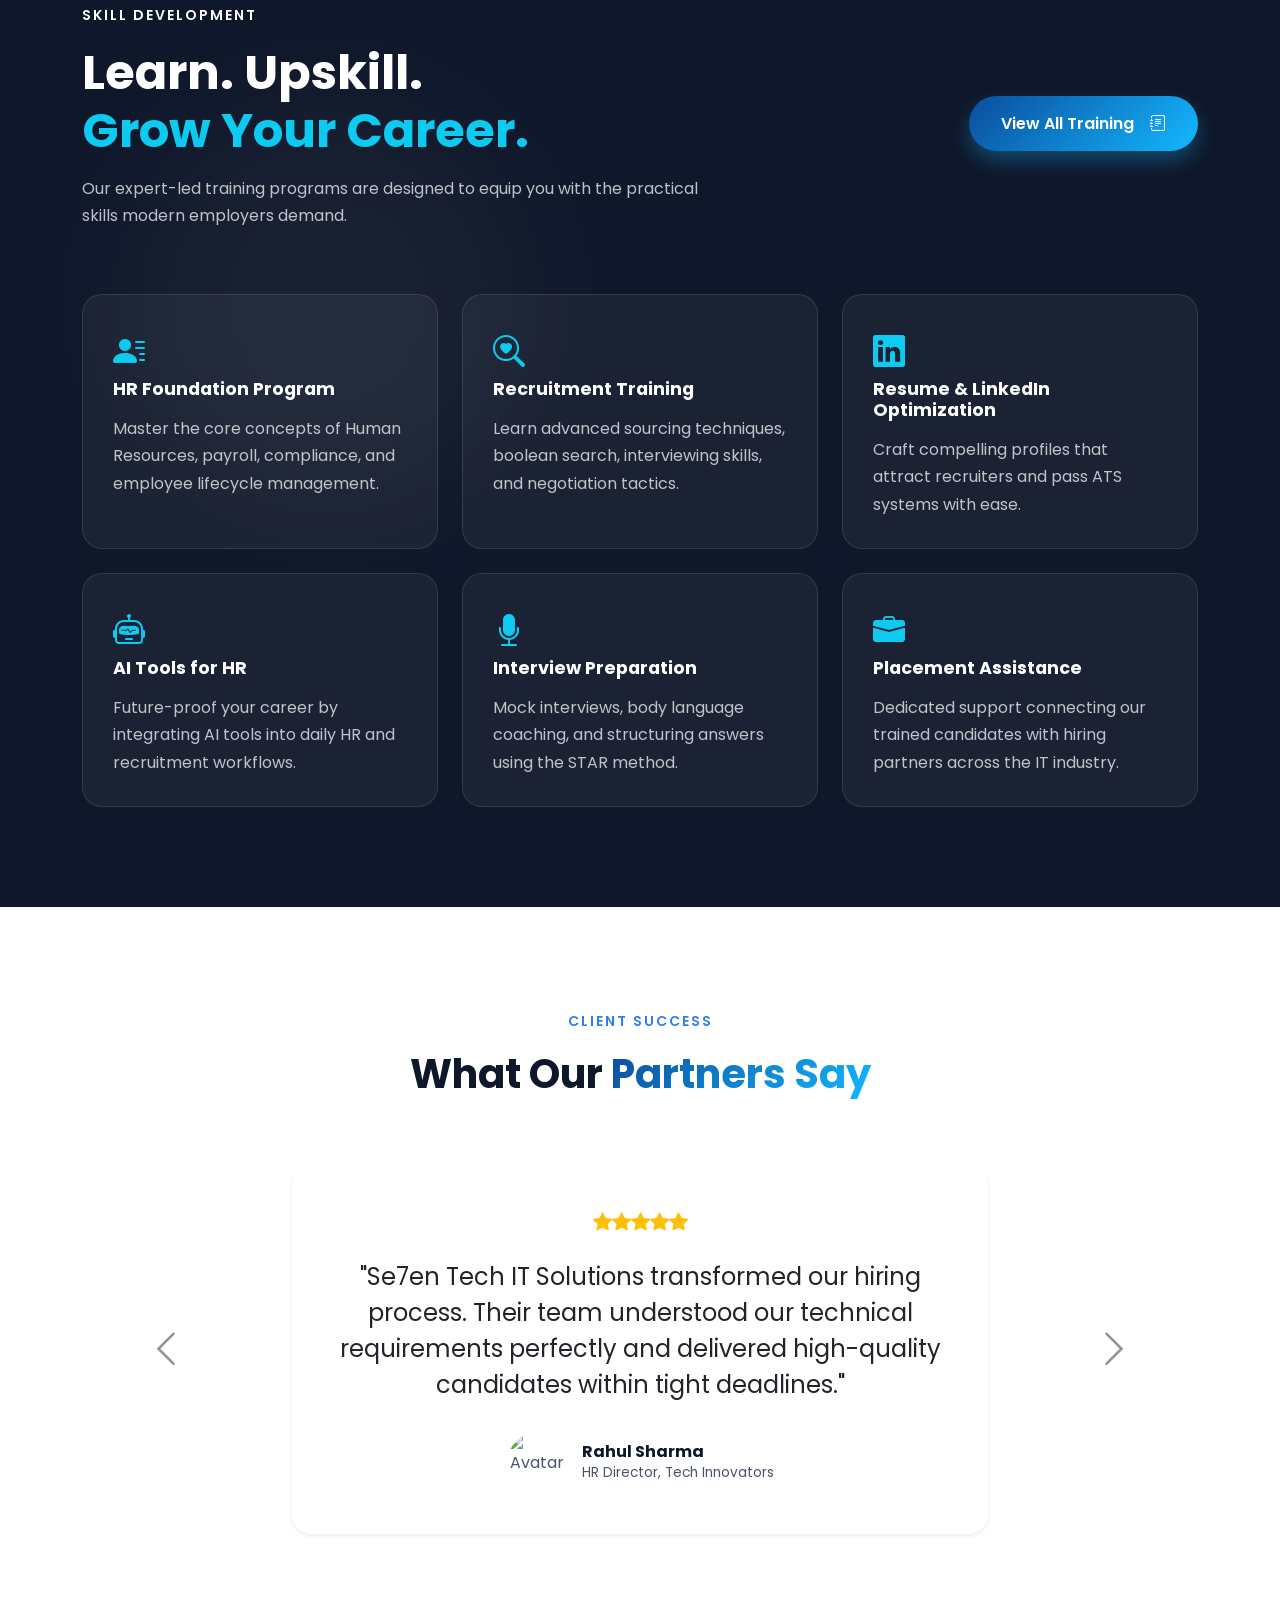
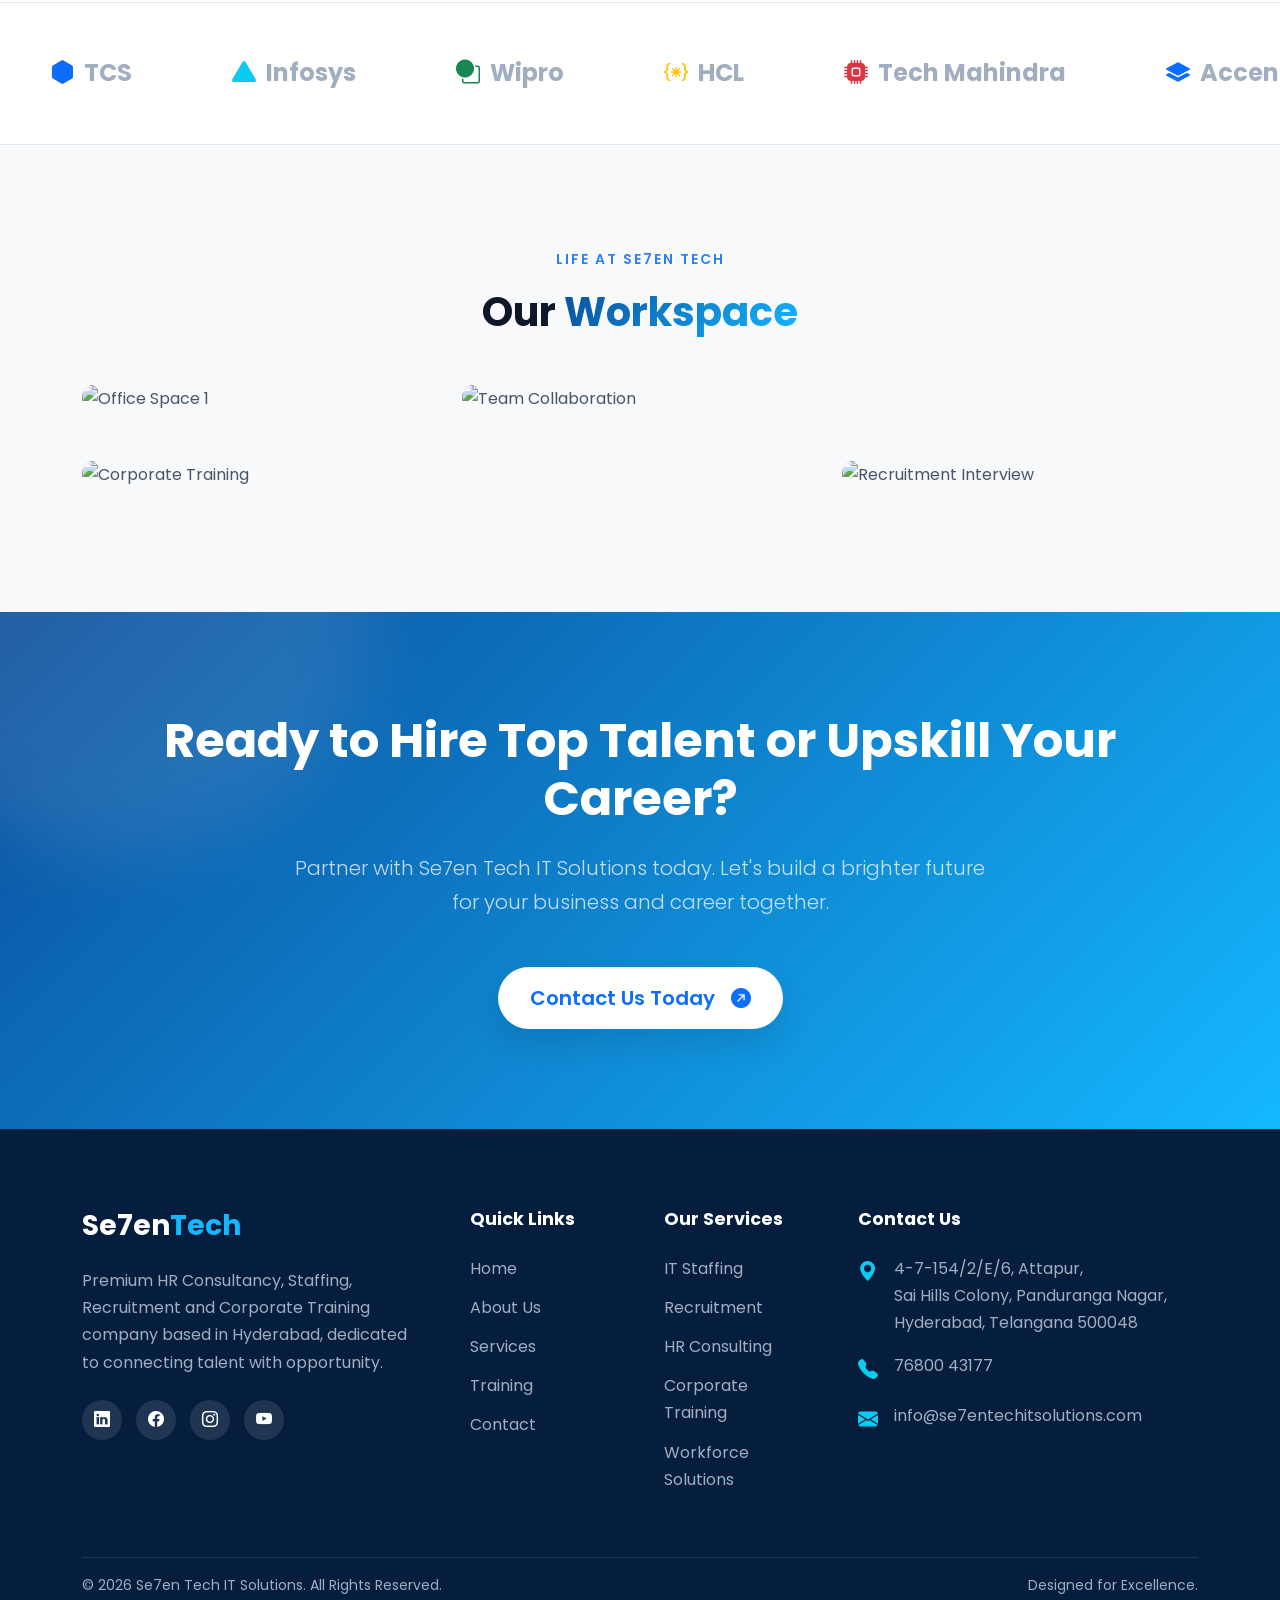
==== commit 0d00a773: "number" ====
--- a/v1/index.html
+++ b/v1/index.html
@@ -1367,7 +1367,7 @@
                         </li>
                         <li class="d-flex mb-3">
                             <i class="bi bi-telephone-fill text-info me-3 fs-5"></i>
-                            <span><a href="tel:+919989874934" class="text-decoration-none text-reset">99898 74934</a></span>
+                            <span><a href="tel:+917680043177" class="text-decoration-none text-reset">76800 43177</a></span>
                         </li>
                         <li class="d-flex">
                             <i class="bi bi-envelope-fill text-info me-3 fs-5"></i>
